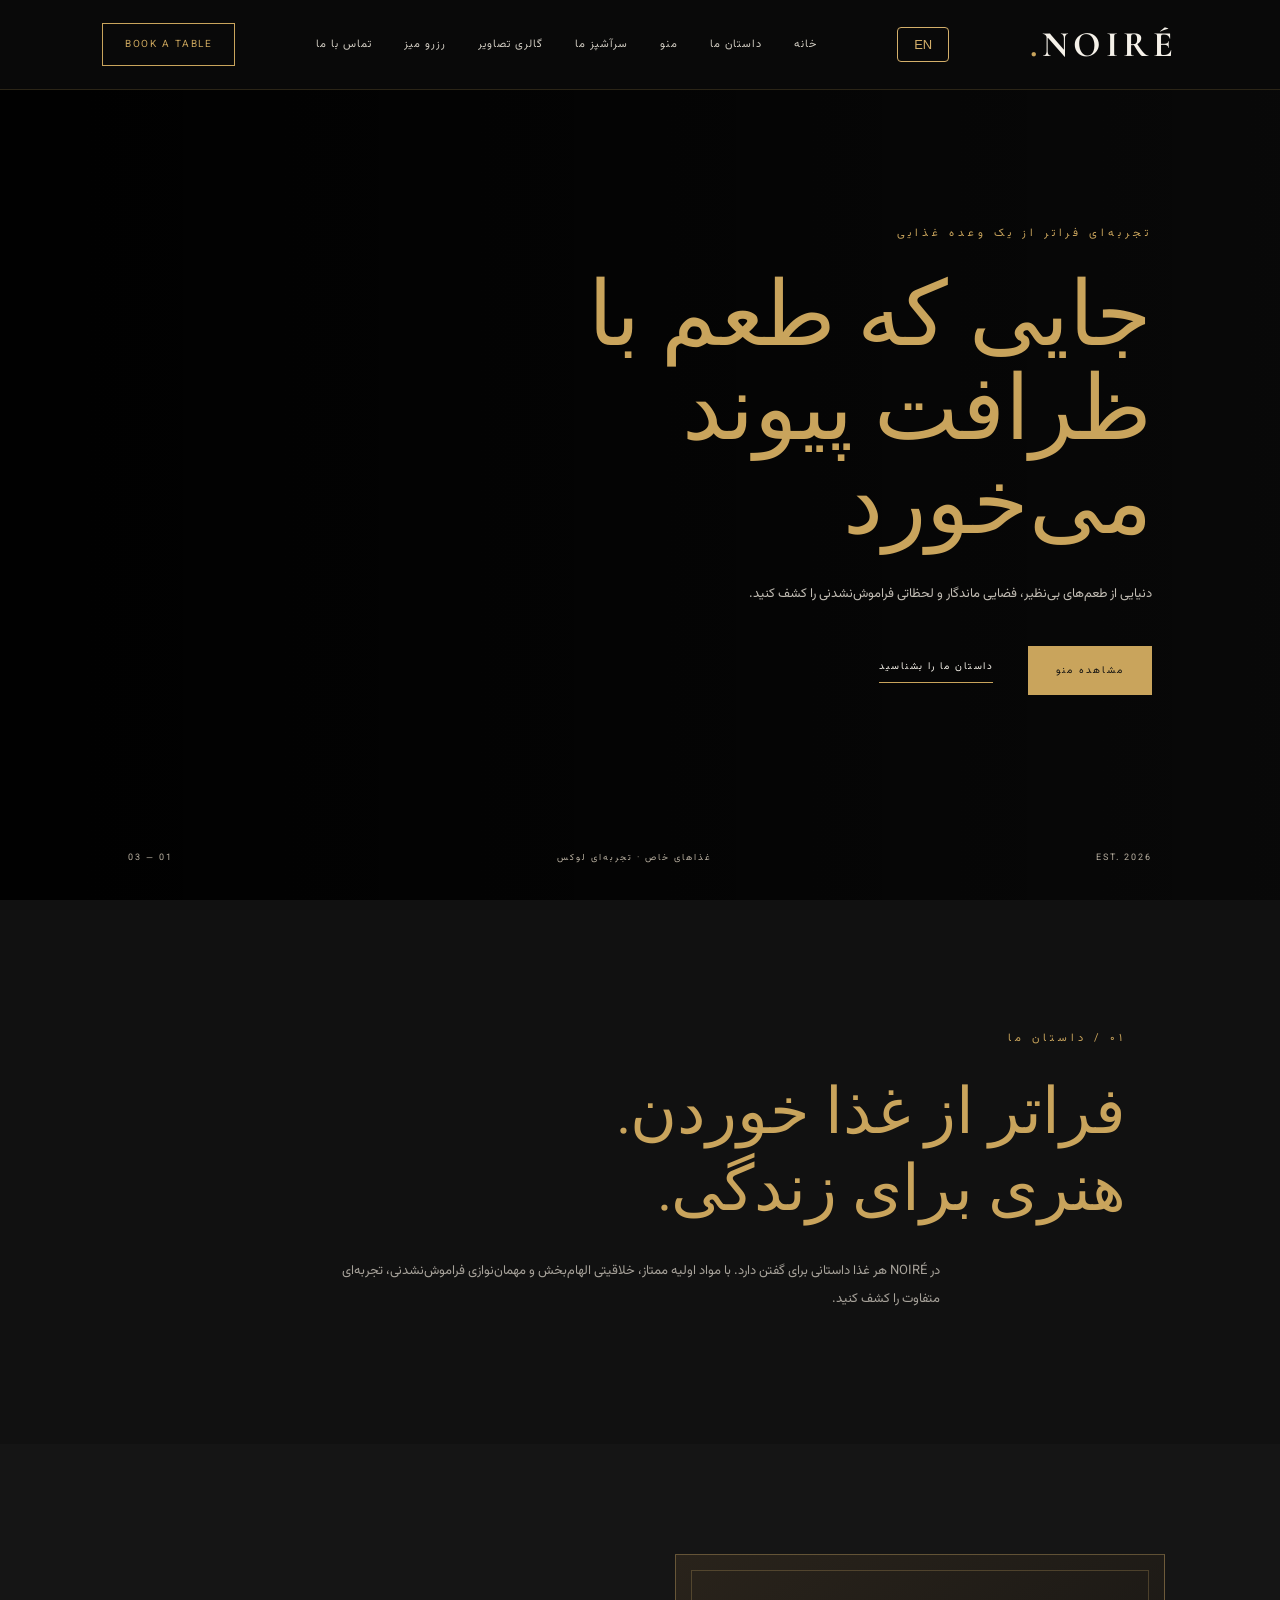
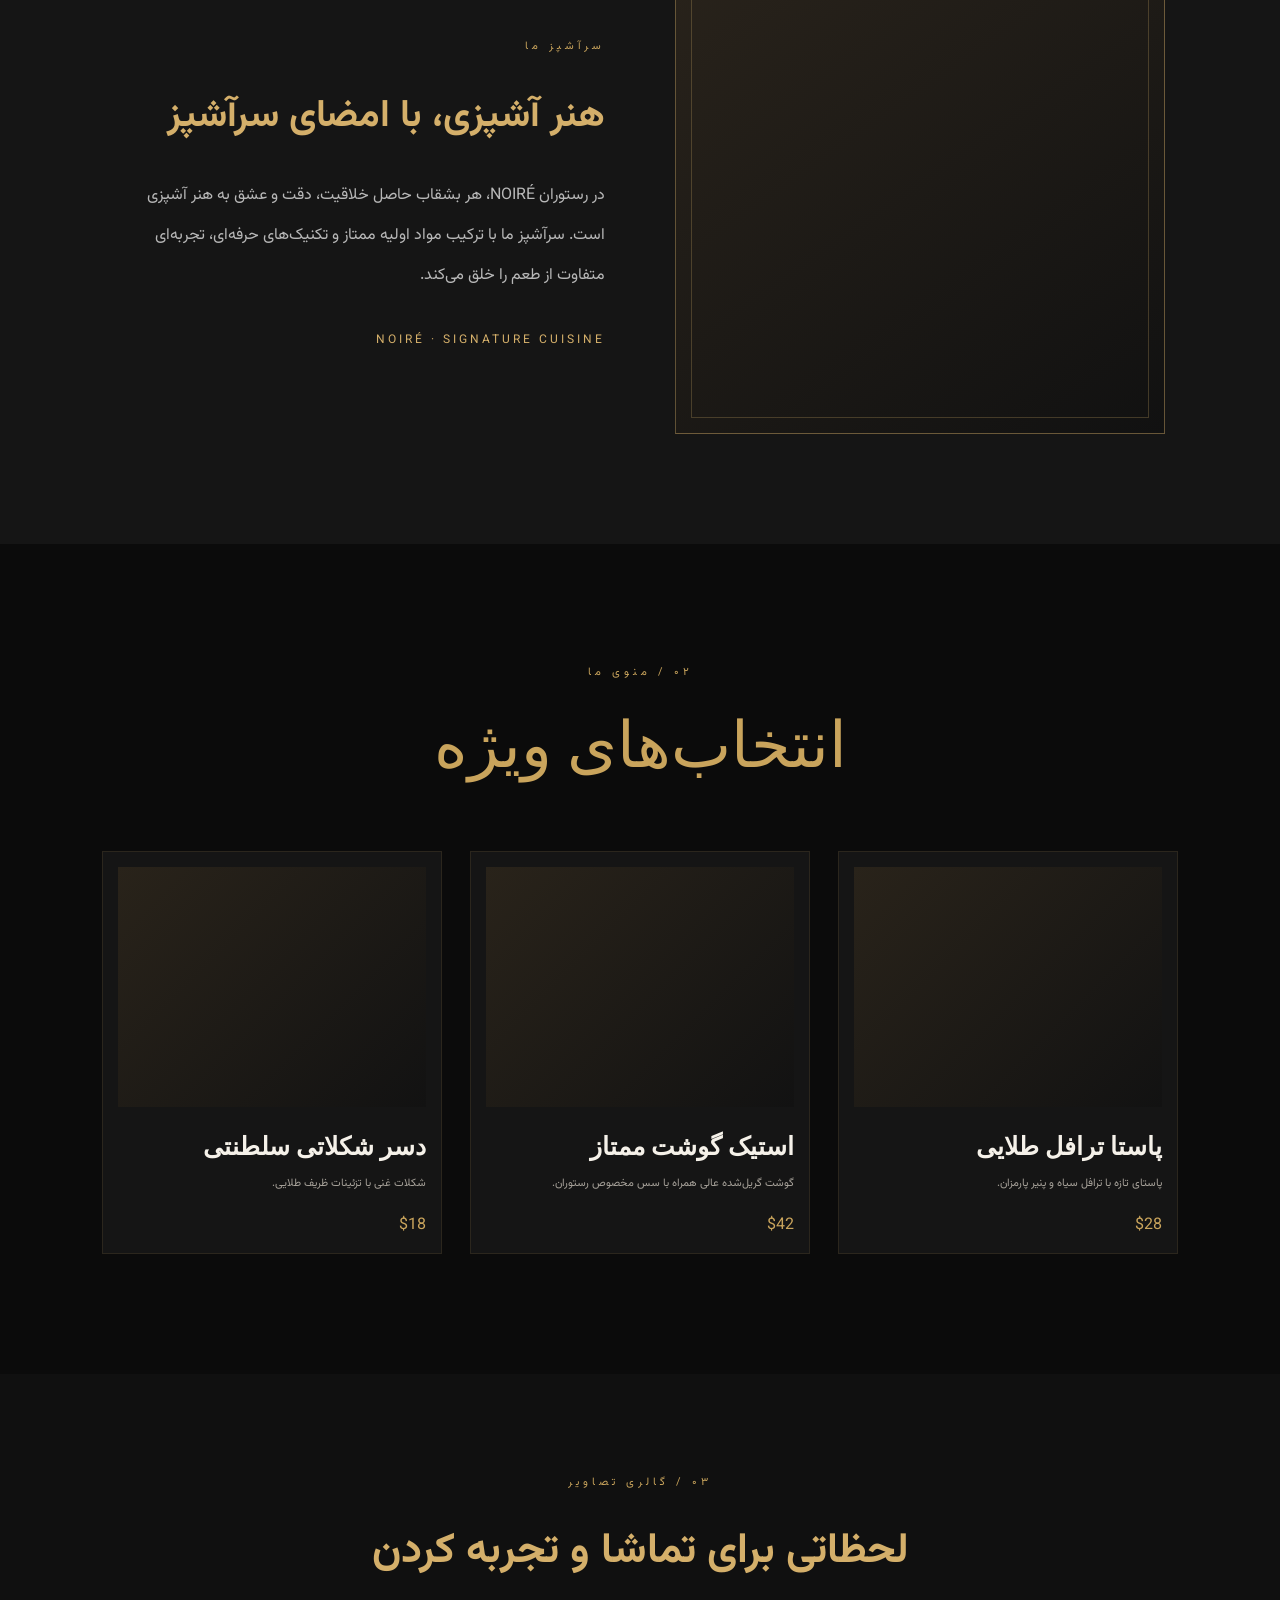
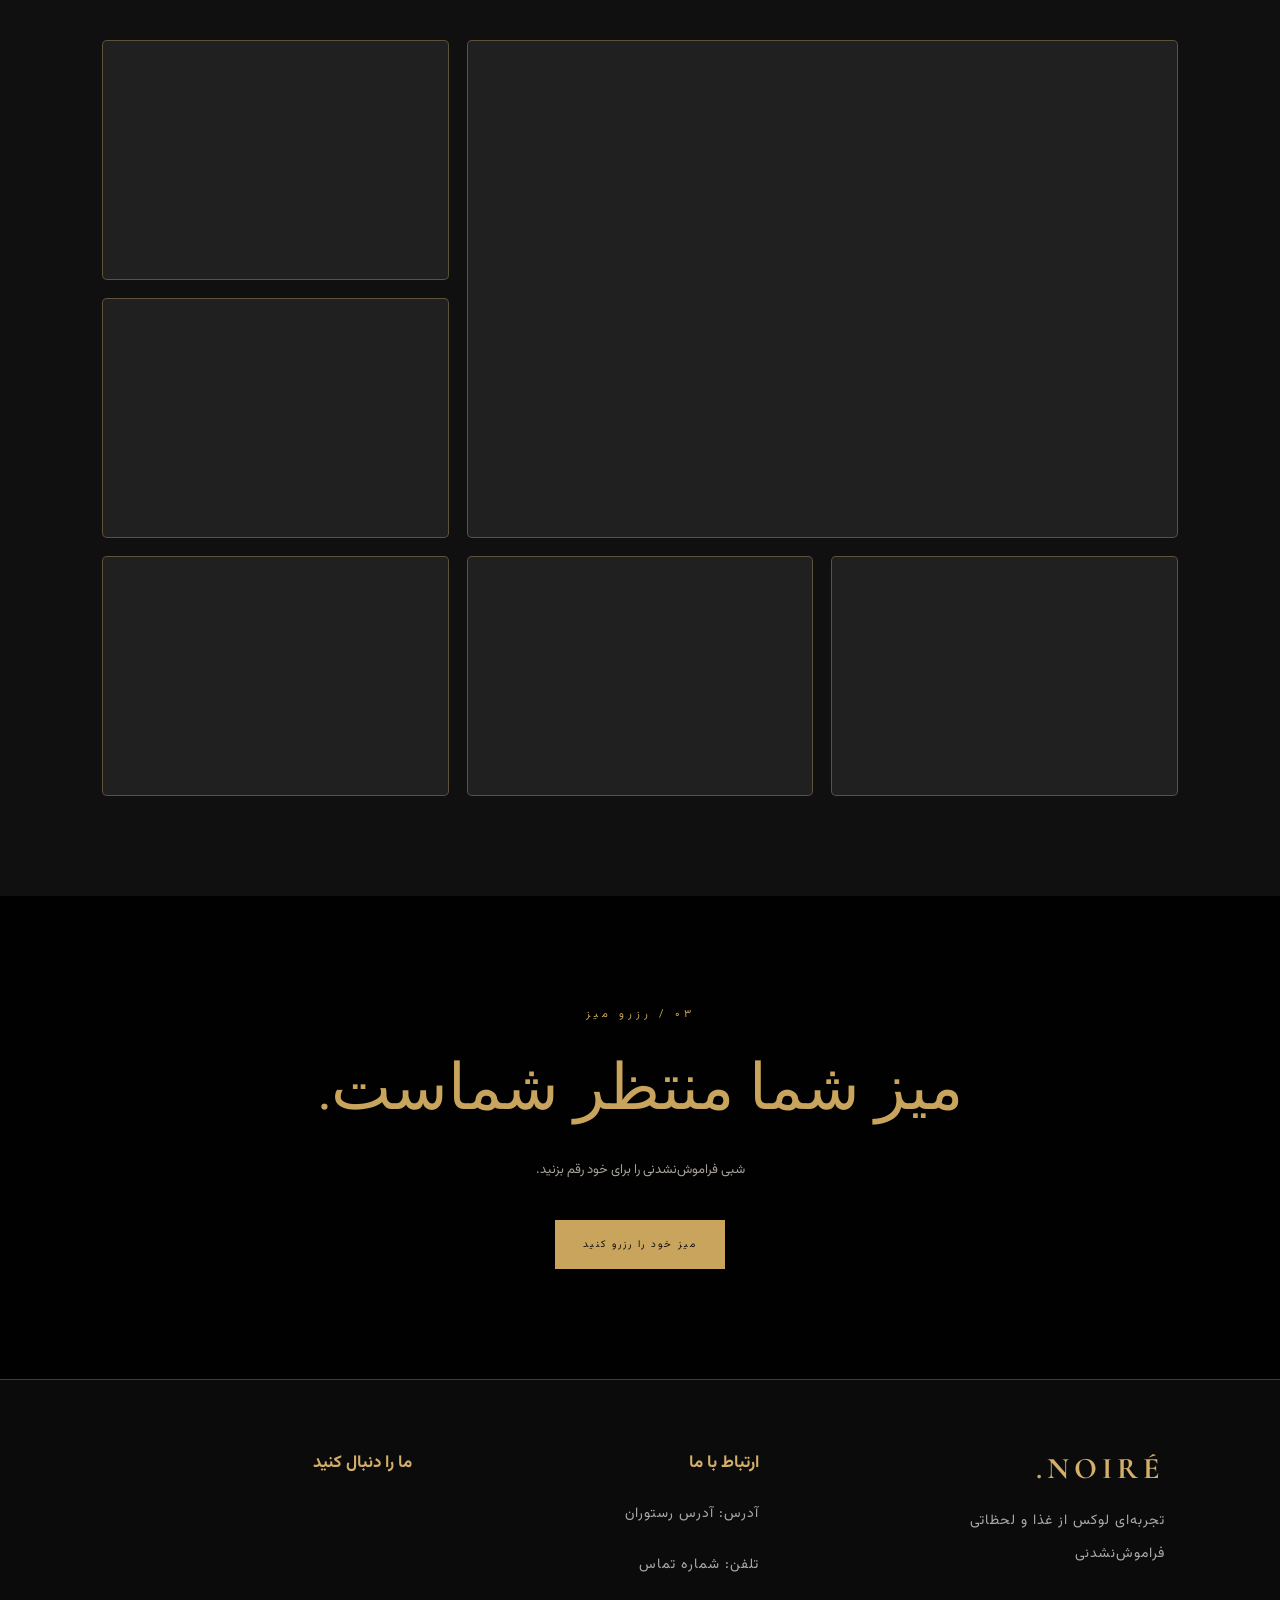
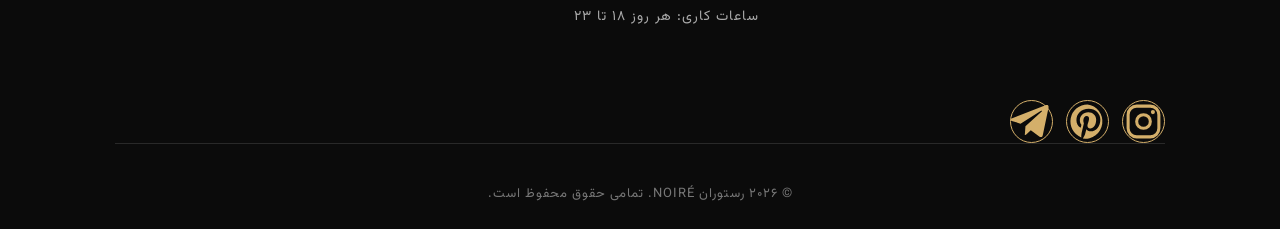
==== index.html @ 704a32b3 "Update index.html" ====
<!DOCTYPE html>
<html lang="fa" dir="rtl">
<head>
    <meta charset="UTF-8">
    <meta name="viewport" content="width=device-width, initial-scale=1.0">
    <meta name="description" content="NOIRÉ - An unforgettable luxury dining experience.">
    <title>NOIRÉ | Luxury Restaurant</title>

    <link rel="stylesheet" href="style.css">
    <link href="https://fonts.googleapis.com/css2?family=Vazirmatn:wght@100..900&display=swap" rel="stylesheet">
    <link rel="preconnect" href="https://fonts.googleapis.com">
    <link rel="preconnect" href="https://fonts.gstatic.com" crossorigin>
    <link href="https://fonts.googleapis.com/css2?family=Cormorant+Garamond:wght@400;500;600;700&family=Montserrat:wght@300;400;500;600&display=swap" rel="stylesheet">
</head>
<body>

    <header class="header">
       
    <a href="#" class="logo">NOIRÉ<span>.</span></a>
        <button id="languageToggle" class="language-btn" onclick="toggleLanguage()">
    EN
</button>

     
<nav class="navbar">
    <a href="#home" data-fa="خانه" data-en="Home">خانه</a>
    <a href="#about" data-fa="داستان ما" data-en="Our Story">داستان ما</a>
    <a href="#menu" data-fa="منو" data-en="Menu">منو</a>
    <a href="#chef" data-fa="سرآشپز ما" data-en="Our Chef">سرآشپز ما</a>
    <a href="#gallery" data-fa="گالری تصاویر" data-en="Gallery">گالری تصاویر</a>
    <a href="#reservation" data-fa="رزرو میز" data-en="Reservation">رزرو میز</a>
    <a href="#contact" data-fa="تماس با ما" data-en="Contact">تماس با ما</a>
</nav>

        <a href="#reservation" class="header-btn">BOOK A TABLE</a>
    </header>

    <main>
      
<section class="hero" id="home">
    <div class="hero-content">
        <p class="eyebrow"
           data-fa="تجربه‌ای فراتر از یک وعده غذایی"
           data-en="AN EXTRAORDINARY DINING EXPERIENCE">
            تجربه‌ای فراتر از یک وعده غذایی
        </p>

        <h1>
            <span data-fa="جایی که طعم با" data-en="Where Taste Meets">جایی که طعم با</span>
            <span data-fa="ظرافت" data-en="Elegance">ظرافت</span>
            <span data-fa="پیوند می‌خورد" data-en="">پیوند می‌خورد</span>
        </h1>

        <p class="hero-description"
           data-fa="دنیایی از طعم‌های بی‌نظیر، فضایی ماندگار و لحظاتی فراموش‌نشدنی را کشف کنید."
           data-en="Discover a world of exquisite flavors, timeless atmosphere and unforgettable moments.">
            دنیایی از طعم‌های بی‌نظیر، فضایی ماندگار و لحظاتی فراموش‌نشدنی را کشف کنید.
        </p>

        <div class="hero-buttons">
            <a href="#menu" class="primary-btn"
               data-fa="مشاهده منو" data-en="EXPLORE MENU">مشاهده منو</a>

            <a href="#about" class="text-btn"
               data-fa="داستان ما را بشناسید" data-en="DISCOVER OUR STORY">داستان ما را بشناسید</a>
        </div>
    </div>

    <div class="hero-bottom">
        <span>EST. 2026</span>
        <span data-fa="غذاهای خاص · تجربه‌ای لوکس"
              data-en="FINE DINING · SIGNATURE CUISINE">غذاهای خاص · تجربه‌ای لوکس</span>
        <span>01 — 03</span>
    </div>
</section>


      
<section class="about" id="about">
    <div class="section-label"
         data-fa="۰۱ / داستان ما"
         data-en="01 / OUR STORY">۰۱ / داستان ما</div>

    <h2>
        <span data-fa="فراتر از غذا خوردن." data-en="More Than Dining.">فراتر از غذا خوردن.</span>
        <br>
        <span data-fa="هنری برای زندگی." data-en="An Art of Living.">هنری برای زندگی.</span>
    </h2>

    <p
        data-fa="در NOIRÉ هر غذا داستانی برای گفتن دارد. با مواد اولیه ممتاز، خلاقیتی الهام‌بخش و مهمان‌نوازی فراموش‌نشدنی، تجربه‌ای متفاوت را کشف کنید."
        data-en="At NOIRÉ, every dish tells a story. Experience exceptional ingredients, inspired creativity and unforgettable hospitality.">
        در NOIRÉ هر غذا داستانی برای گفتن دارد. با مواد اولیه ممتاز، خلاقیتی الهام‌بخش و مهمان‌نوازی فراموش‌نشدنی، تجربه‌ای متفاوت را کشف کنید.
    </p>
</section>

<section class="chef" id="chef">

    <div class="chef-image">
        <div class="chef-image-overlay"></div>
    </div>

    <div class="chef-content">

        <div class="section-label"
             data-fa="سرآشپز ما"
             data-en="OUR CHEF">
            سرآشپز ما
        </div>

        <h2>
            <span data-fa="هنر آشپزی،"
                  data-en="The Art of Cooking,">
                هنر آشپزی،
            </span>
            <span data-fa="با امضای سرآشپز"
                  data-en="Signed by Our Chef">
                با امضای سرآشپز
            </span>
        </h2>

        <p data-fa="در رستوران NOIRÉ، هر بشقاب حاصل خلاقیت، دقت و عشق به هنر آشپزی است. سرآشپز ما با ترکیب مواد اولیه ممتاز و تکنیک‌های حرفه‌ای، تجربه‌ای متفاوت از طعم را خلق می‌کند."
           data-en="At NOIRÉ, every plate is a creation of passion, precision and culinary artistry. Our chef combines exceptional ingredients with refined techniques to create an unforgettable dining experience.">
            در رستوران NOIRÉ، هر بشقاب حاصل خلاقیت، دقت و عشق به هنر آشپزی است. سرآشپز ما با ترکیب مواد اولیه ممتاز و تکنیک‌های حرفه‌ای، تجربه‌ای متفاوت از طعم را خلق می‌کند.
        </p>

        <div class="chef-signature">NOIRÉ · SIGNATURE CUISINE</div>

    </div>

</section>
       
<section class="menu" id="menu">
    <div class="section-label"
         data-fa="۰۲ / منوی ما"
         data-en="02 / OUR MENU">۰۲ / منوی ما</div>

    <h2>
        <span data-fa="انتخاب‌های" data-en="Signature">انتخاب‌های</span>
        <span data-fa="ویژه" data-en="Selections">ویژه</span>
    </h2>

    <div class="menu-grid">
        <article class="menu-card">
            <div class="menu-image"></div>
            <h3 data-fa="پاستا ترافل طلایی" data-en="Golden Truffle Pasta">پاستا ترافل طلایی</h3>
            <p data-fa="پاستای تازه با ترافل سیاه و پنیر پارمزان." data-en="Fresh pasta, black truffle and parmesan.">پاستای تازه با ترافل سیاه و پنیر پارمزان.</p>
            <span>$28</span>
        </article>

        <article class="menu-card">
            <div class="menu-image"></div>
            <h3 data-fa="استیک گوشت ممتاز" data-en="Premium Beef Steak">استیک گوشت ممتاز</h3>
            <p data-fa="گوشت گریل‌شده عالی همراه با سس مخصوص رستوران." data-en="Perfectly grilled beef with signature sauce.">گوشت گریل‌شده عالی همراه با سس مخصوص رستوران.</p>
            <span>$42</span>
        </article>

        <article class="menu-card">
            <div class="menu-image"></div>
            <h3 data-fa="دسر شکلاتی سلطنتی" data-en="Royal Chocolate Dessert">دسر شکلاتی سلطنتی</h3>
            <p data-fa="شکلات غنی با تزئینات ظریف طلایی." data-en="Rich chocolate with delicate golden touches.">شکلات غنی با تزئینات ظریف طلایی.</p>
            <span>$18</span>
        </article>
    </div>
</section>


        <section class="gallery" id="gallery">

    <div class="section-label"
         data-fa="۰۳ / گالری تصاویر"
         data-en="03 / OUR GALLERY">
        ۰۳ / گالری تصاویر
    </div>

    <h2>
        <span data-fa="لحظاتی برای تماشا"
              data-en="Moments Worth">
            لحظاتی برای تماشا
        </span>
        <span data-fa="و تجربه کردن"
              data-en="Experiencing">
            و تجربه کردن
        </span>
    </h2>

    <div class="gallery-grid">
        <div class="gallery-item gallery-item-large"></div>
        <div class="gallery-item"></div>
        <div class="gallery-item"></div>
        <div class="gallery-item"></div>
        <div class="gallery-item"></div>
        <div class="gallery-item"></div>
    </div>

</section>
       
<section class="reservation" id="reservation">
    <p class="section-label"
       data-fa="۰۳ / رزرو میز"
       data-en="03 / RESERVATIONS">۰۳ / رزرو میز</p>

    <h2>
        <span data-fa="میز شما" data-en="Your Table">میز شما</span>
        <span data-fa="منتظر شماست." data-en="Awaits.">منتظر شماست.</span>
    </h2>

    <p data-fa="شبی فراموش‌نشدنی را برای خود رقم بزنید."
       data-en="Make your next evening truly unforgettable.">
        شبی فراموش‌نشدنی را برای خود رقم بزنید.
    </p>

   <a href="reservation.html" class="primary-btn"
       data-fa="میز خود را رزرو کنید"
       data-en="RESERVE YOUR TABLE">میز خود را رزرو کنید</a>
</section>

    </main>

    

<footer id="contact" class="site-footer">

    <div class="footer-content">

        <div class="footer-brand">
            <a href="#" class="logo">NOIRÉ<span>.</span></a>

            <p data-fa="تجربه‌ای لوکس از غذا و لحظاتی فراموش‌نشدنی"
               data-en="Luxury Dining · Exceptional Moments">
                تجربه‌ای لوکس از غذا و لحظاتی فراموش‌نشدنی
            </p>
        </div>

        <div class="footer-contact">
            <h3 data-fa="ارتباط با ما" data-en="Contact Us">ارتباط با ما</h3>

            <p data-fa="آدرس: آدرس رستوران"
               data-en="Address: Restaurant Address">آدرس: آدرس رستوران</p>

            <p data-fa="تلفن: شماره تماس"
               data-en="Phone: Phone Number">تلفن: شماره تماس</p>

            <p data-fa="ساعات کاری: هر روز ۱۸ تا ۲۳"
               data-en="Opening Hours: Daily 6 PM – 11 PM">
                ساعات کاری: هر روز ۱۸ تا ۲۳
            </p>
        </div>

        <div class="footer-social">
            <h3 data-fa="ما را دنبال کنید"
                data-en="Follow Us">ما را دنبال کنید</h3>

        </div>

    </div>

<div class="social-icons">
    <a href="#" target="_blank" aria-label="Instagram">
        <svg viewBox="0 0 24 24" aria-hidden="true">
            <rect x="3" y="3" width="18" height="18" rx="5" fill="none" stroke="currentColor" stroke-width="1.8"/>
            <circle cx="12" cy="12" r="4" fill="none" stroke="currentColor" stroke-width="1.8"/>
            <circle cx="17.5" cy="6.5" r="1.2" fill="currentColor"/>
        </svg>
    </a>

    <a href="#" target="_blank" aria-label="Pinterest">
        <svg viewBox="0 0 24 24" aria-hidden="true">
            <path fill="currentColor" d="M12 2a10 10 0 0 0-3.64 19.31c-.02-.78 0-1.72.19-2.57l1.34-5.68s-.33-.65-.33-1.61c0-1.51.88-2.64 1.97-2.64.93 0 1.38.7 1.38 1.55 0 .95-.61 2.38-.92 3.7-.26 1.1.55 2 1.63 2 1.95 0 3.45-2.06 3.45-5.03 0-2.63-1.89-4.47-4.59-4.47-3.12 0-4.96 2.34-4.96 4.75 0 .94.36 1.95.82 2.5.09.11.1.2.07.31l-.3 1.22c-.05.2-.16.24-.37.14-1.37-.64-2.22-2.64-2.22-4.25 0-3.46 2.51-6.64 7.24-6.64 3.8 0 6.76 2.71 6.76 6.33 0 3.78-2.38 6.83-5.68 6.83-1.11 0-2.15-.58-2.51-1.27l-.69 2.62c-.25.96-.93 2.16-1.38 2.89A10 10 0 1 0 12 2z"/>
        </svg>
    </a>

    <a href="#" target="_blank" aria-label="Telegram">
        <svg viewBox="0 0 24 24" aria-hidden="true">
            <path fill="currentColor" d="M21.9 4.2 18.6 20c-.25 1.12-.92 1.4-1.86.87l-5.15-3.8-2.49 2.4c-.27.27-.5.5-1.02.5l.37-5.24 9.54-8.62c.41-.37-.09-.57-.64-.2L5.56 13.25.48 11.66c-1.1-.35-1.12-1.1.23-1.63L20.57 2.4c.91-.33 1.7.22 1.33 1.8z"/>
        </svg>
    </a>
</div>

    <div class="footer-bottom">
        <p data-fa="© ۲۰۲۶ رستوران NOIRÉ. تمامی حقوق محفوظ است."
           data-en="© 2026 NOIRÉ Restaurant. All Rights Reserved.">
            © ۲۰۲۶ رستوران NOIRÉ. تمامی حقوق محفوظ است.
        </p>
    </div>

</footer>


    <script src="script.js"></script>
</body>
</html>
---- style.css ----
* {
    margin: 0;
    padding: 0;
    box-sizing: border-box;
    scroll-behavior: smooth;
}

:root {
    --black: #0b0b0b;
    --dark: #111111;
    --gold: #c9a45c;
    --light-gold: #e6c987;
    --white: #f5f1e9;
    --gray: #a7a29a;
}

body {
    background: var(--black);
    color: var(--white);
    font-family: 'Montserrat', sans-serif;
    overflow-x: hidden;
}

a {
    text-decoration: none;
    color: inherit;
}

.header {
    width: 100%;
    height: 90px;
    padding: 0 8%;
    display: flex;
    align-items: center;
    justify-content: space-between;
    background: rgba(10, 10, 10, 0.96);
    border-bottom: 1px solid rgba(201, 164, 92, 0.18);
    position: absolute;
    top: 0;
    z-index: 10;
}

.logo {
    font-family: 'Cormorant Garamond', serif;
    font-size: 36px;
    font-weight: 700;
    letter-spacing: 5px;
}

.logo span {
    color: var(--gold);
}

.navbar {
    display: flex;
    gap: 32px;
}

.navbar a {
    font-size: 11px;
    letter-spacing: 1px;
    color: #d0cbc1;
    transition: 0.3s;
}

.navbar a:hover {
    color: var(--gold);
}

.header-btn {
    border: 1px solid var(--gold);
    padding: 13px 22px;
    font-size: 10px;
    letter-spacing: 1.5px;
    color: var(--gold);
    transition: 0.4s;
}

.header-btn:hover {
    background: var(--gold);
    color: var(--black);
}

.hero {
    min-height: 100vh;
    position: relative;
    display: flex;
    align-items: center;
    padding: 120px 10% 100px;
    background:
        linear-gradient(90deg, rgba(0,0,0,0.95), rgba(0,0,0,0.65), rgba(0,0,0,0.25)),
        url('https://images.unsplash.com/photo-1414235077428-338989a2e8c0?auto=format&fit=crop&w=2000&q=85') center/cover no-repeat;
}

.hero-content {
    max-width: 700px;
    animation: fadeUp 1.2s ease forwards;
}

.eyebrow,
.section-label {
    color: var(--gold);
    font-size: 11px;
    letter-spacing: 4px;
    margin-bottom: 28px;
}

.hero h1 {
    font-family: 'Cormorant Garamond', serif;
    font-size: clamp(55px, 7vw, 100px);
    line-height: 1.05;
    font-weight: 500;
    margin-bottom: 28px;
}

.hero h1 span,
.about h2 span,
.menu h2 span,
.reservation h2 span {
    color: var(--gold);
}

.hero-description {
    max-width: 460px;
    color: #c1bcb3;
    font-size: 13px;
    line-height: 2.2;
    margin-bottom: 38px;
}

.hero-buttons {
    display: flex;
    align-items: center;
    gap: 35px;
}

.primary-btn {
    display: inline-block;
    background: var(--gold);
    color: #111;
    padding: 17px 28px;
    font-size: 10px;
    letter-spacing: 2px;
    transition: 0.4s;
}

.primary-btn:hover {
    background: var(--light-gold);
    transform: translateY(-4px);
    box-shadow: 0 10px 35px rgba(201,164,92,0.2);
}

.text-btn {
    color: var(--white);
    font-size: 10px;
    letter-spacing: 1.5px;
    border-bottom: 1px solid var(--gold);
    padding-bottom: 8px;
}

.hero-bottom {
    position: absolute;
    bottom: 35px;
    left: 10%;
    right: 10%;
    display: flex;
    justify-content: space-between;
    color: #b9b0a1;
    font-size: 9px;
    letter-spacing: 2px;
}

.about {
    padding: 130px 12%;
    text-align: center;
    background: var(--dark);
}

.about h2,
.menu h2,
.reservation h2 {
    font-family: 'Cormorant Garamond', serif;
    font-size: clamp(42px, 5vw, 65px);
    font-weight: 500;
    line-height: 1.2;
    margin-bottom: 28px;
}

.about p,
.reservation > p:not(.section-label) {
    max-width: 600px;
    margin: auto;
    color: var(--gray);
    font-size: 13px;
    line-height: 2.2;
}

.menu {
    padding: 120px 8%;
    text-align: center;
}

.menu-grid {
    display: grid;
    grid-template-columns: repeat(3, 1fr);
    gap: 28px;
    margin-top: 65px;
    text-align: left;
}

.menu-card {
    background: #151515;
    padding: 15px;
    border: 1px solid rgba(201,164,92,0.12);
    transition: 0.4s;
}

.menu-card:hover {
    transform: translateY(-10px);
    border-color: var(--gold);
}

.menu-image {
    height: 240px;
    background: linear-gradient(135deg, #29231a, #121212);
    margin-bottom: 25px;
}

.menu-card h3 {
    font-family: 'Cormorant Garamond', serif;
    font-size: 25px;
    margin-bottom: 12px;
}

.menu-card p {
    color: var(--gray);
    font-size: 11px;
    line-height: 1.8;
    margin-bottom: 20px;
}

.menu-card span {
    color: var(--gold);
    font-size: 16px;
}

.reservation {
    padding: 110px 20px;
    text-align: center;
    background:
        linear-gradient(rgba(0,0,0,0.88), rgba(0,0,0,0.88)),
        url('https://images.unsplash.com/photo-1517248135467-4c7edcad34c4?auto=format&fit=crop&w=1800&q=85') center/cover;
}

.reservation .primary-btn {
    margin-top: 35px;
}

footer {
    background: #080808;
    border-top: 1px solid rgba(201,164,92,0.2);
    padding: 50px 20px;
    text-align: center;
}

footer p {
    color: var(--gray);
    font-size: 11px;
    margin-top: 18px;
    letter-spacing: 1px;
}

@keyframes fadeUp {
    from {
        opacity: 0;
        transform: translateY(35px);
    }
    to {
        opacity: 1;
        transform: translateY(0);
    }
}

@media (max-width: 900px) {
    .header {
        padding: 0 5%;
    }

    .navbar {
        gap: 15px;
    }

    .header-btn {
        display: none;
    }

    .menu-grid {
        grid-template-columns: repeat(2, 1fr);
    }
}

@media (max-width: 600px) {
    .header {
        height: auto;
        min-height: 80px;
        flex-wrap: wrap;
        padding: 18px 5%;
        gap: 18px;
    }

    .logo {
        font-size: 29px;
    }

    .navbar {
        width: 100%;
        justify-content: space-between;
        gap: 8px;
    }

    .navbar a {
        font-size: 9px;
    }

    .hero {
        min-height: 850px;
        padding: 150px 7% 110px;
    }

    .hero h1 {
        font-size: 58px;
    }

    .hero-buttons {
        align-items: flex-start;
        flex-direction: column;
        gap: 22px;
    }

    .hero-bottom {
        left: 7%;
        right: 7%;
        font-size: 7px;
    }

    .about,
    .menu {
        padding: 85px 7%;
    }

    .menu-grid {
        grid-template-columns: 1fr;
    }

    .menu-image {
        height: 260px;
    }
}

/* Persian language support */
html[lang="fa"] body {
    font-family: Tahoma, sans-serif;
}

html[dir="rtl"] .navbar {
    direction: rtl;
}

html[dir="rtl"] .about,
html[dir="rtl"] .menu-card {
    text-align: right;
}

html[dir="rtl"] .hero-content,
html[dir="rtl"] .reservation {
    direction: rtl;
}

/* Language button */
.language-btn {
    background: transparent;
    color: #d4af6a;
    border: 1px solid #d4af6a;
    padding: 9px 16px;
    border-radius: 4px;
    font-size: 13px;
    cursor: pointer;
    transition: 0.3s ease;
}

.language-btn:hover {
    background: #d4af6a;
    color: #111;
}
/* NOIRE IMAGE GALLERY */

.gallery {
    padding: 100px 8%;
    background: #101010;
    color: #fff;
    text-align: center;
}

.gallery h2 {
    font-size: 42px;
    color: #d4af6a;
    margin: 25px 0 55px;
}

.gallery-grid {
    display: grid;
    grid-template-columns: repeat(3, 1fr);
    grid-auto-rows: 240px;
    gap: 18px;
}

.gallery-item {
    border: 1px solid rgba(212, 175, 106, 0.35);
    border-radius: 5px;
    background: #202020;
    overflow: hidden;
}

.gallery-item-large {
    grid-column: span 2;
    grid-row: span 2;
}

@media (max-width: 700px) {
    .gallery {
        padding: 65px 5%;
    }

    .gallery h2 {
        font-size: 30px;
    }

    .gallery-grid {
        grid-template-columns: repeat(2, 1fr);
        grid-auto-rows: 170px;
        gap: 10px;
    }

    .gallery-item-large {
        grid-column: span 2;
        grid-row: span 1;
    }
}
/* CHEF SECTION */

.chef {
    display: grid;
    grid-template-columns: 1fr 1fr;
    align-items: center;
    gap: 70px;
    padding: 110px 9%;
    background: #151515;
    color: #fff;
}

.chef-image {
    min-height: 480px;
    position: relative;
    background: linear-gradient(145deg, #29231b, #111);
    border: 1px solid rgba(212,175,106,.4);
}

.chef-image-overlay {
    position: absolute;
    inset: 15px;
    border: 1px solid rgba(212,175,106,.25);
}

.chef-content {
    max-width: 550px;
}

.chef-content h2 {
    font-size: 38px;
    line-height: 1.8;
    color: #d4af6a;
    margin: 25px 0;
}

.chef-content p {
    color: #b8b8b8;
    font-size: 16px;
    line-height: 2.5;
}

.chef-signature {
    color: #d4af6a;
    letter-spacing: 3px;
    font-size: 12px;
    margin-top: 35px;
}

html[dir="rtl"] .chef {
    direction: rtl;
}

html[dir="rtl"] .chef-content {
    text-align: right;
}

@media(max-width: 700px) {
    .chef {
        grid-template-columns: 1fr;
        gap: 35px;
        padding: 70px 6%;
    }

    .chef-image {
        min-height: 350px;
    }

    .chef-content h2 {
        font-size: 29px;
    }
}
/* Persian Font - Vazirmatn */

html[lang="fa"] body {
    font-family: 'Vazirmatn', sans-serif;
}
/* LUXURY FOOTER */

.site-footer {
    background: #0b0b0b;
    color: #fff;
    padding: 70px 9% 25px;
    border-top: 1px solid rgba(212,175,106,.3);
}

.footer-content {
    display: grid;
    grid-template-columns: 1.2fr 1fr 1fr;
    gap: 50px;
    padding-bottom: 45px;
}

.footer-brand .logo {
    color: #d4af6a;
    font-size: 30px;
    text-decoration: none;
}

.footer-content h3 {
    color: #d4af6a;
    font-size: 17px;
    margin-bottom: 22px;
}

.footer-content p {
    color: #aaa;
    font-size: 14px;
    line-height: 2.4;
}

.footer-brand p {
    max-width: 280px;
}

.social-icons {
    display: flex;
    gap: 13px;
    margin-top: 20px;
}

.social-icons a {
    width: 43px;
    height: 43px;
    display: flex;
    align-items: center;
    justify-content: center;
    border: 1px solid #d4af6a;
    border-radius: 50%;
    color: #d4af6a;
    text-decoration: none;
    font-size: 13px;
    transition: .3s ease;
}

.social-icons a:hover {
    background: #d4af6a;
    color: #111;
    transform: translateY(-4px);
}

.footer-bottom {
    border-top: 1px solid #292929;
    padding-top: 22px;
    text-align: center;
}

.footer-bottom p {
    color: #777;
    font-size: 13px;
}

html[dir="rtl"] .footer-content {
    direction: rtl;
    text-align: right;
}

@media(max-width: 700px) {
    .footer-content {
        grid-template-columns: 1fr;
        gap: 30px;
    }

    .site-footer {
        padding: 50px 7% 20px;
    }
}
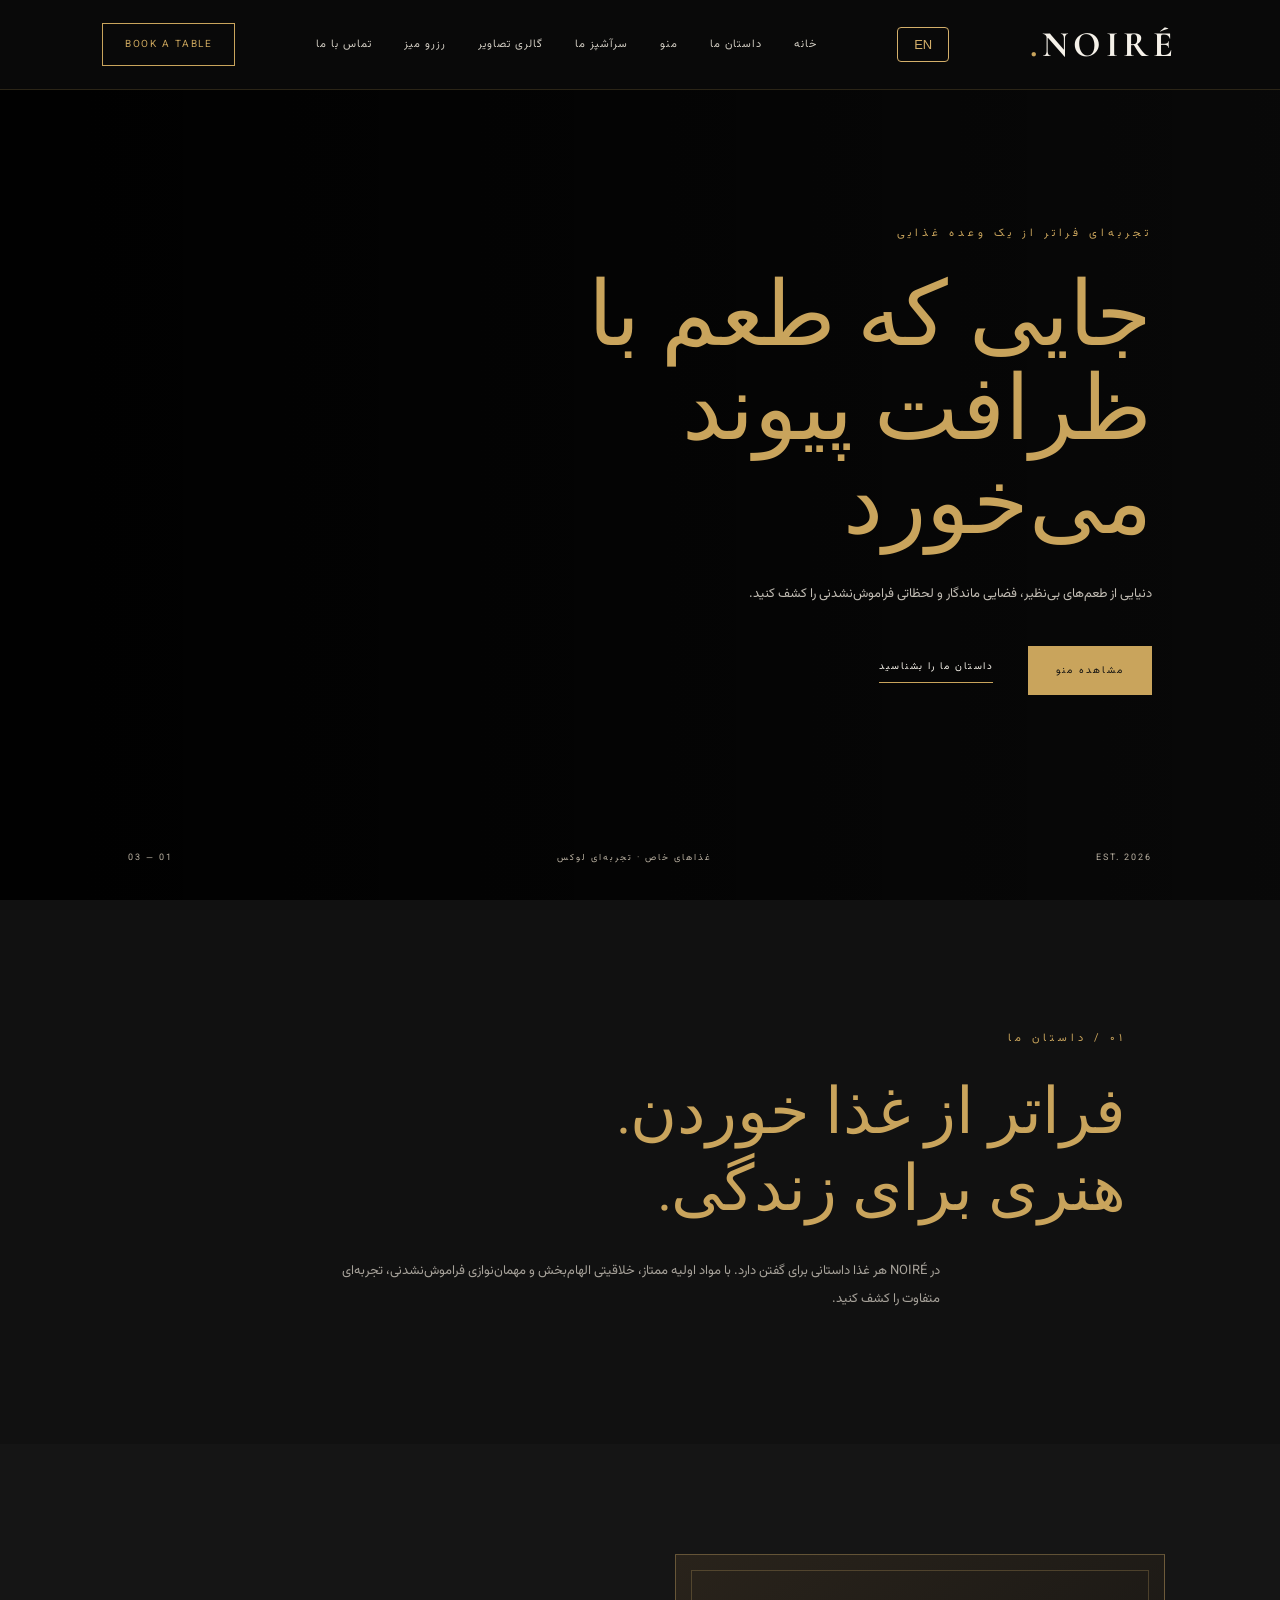
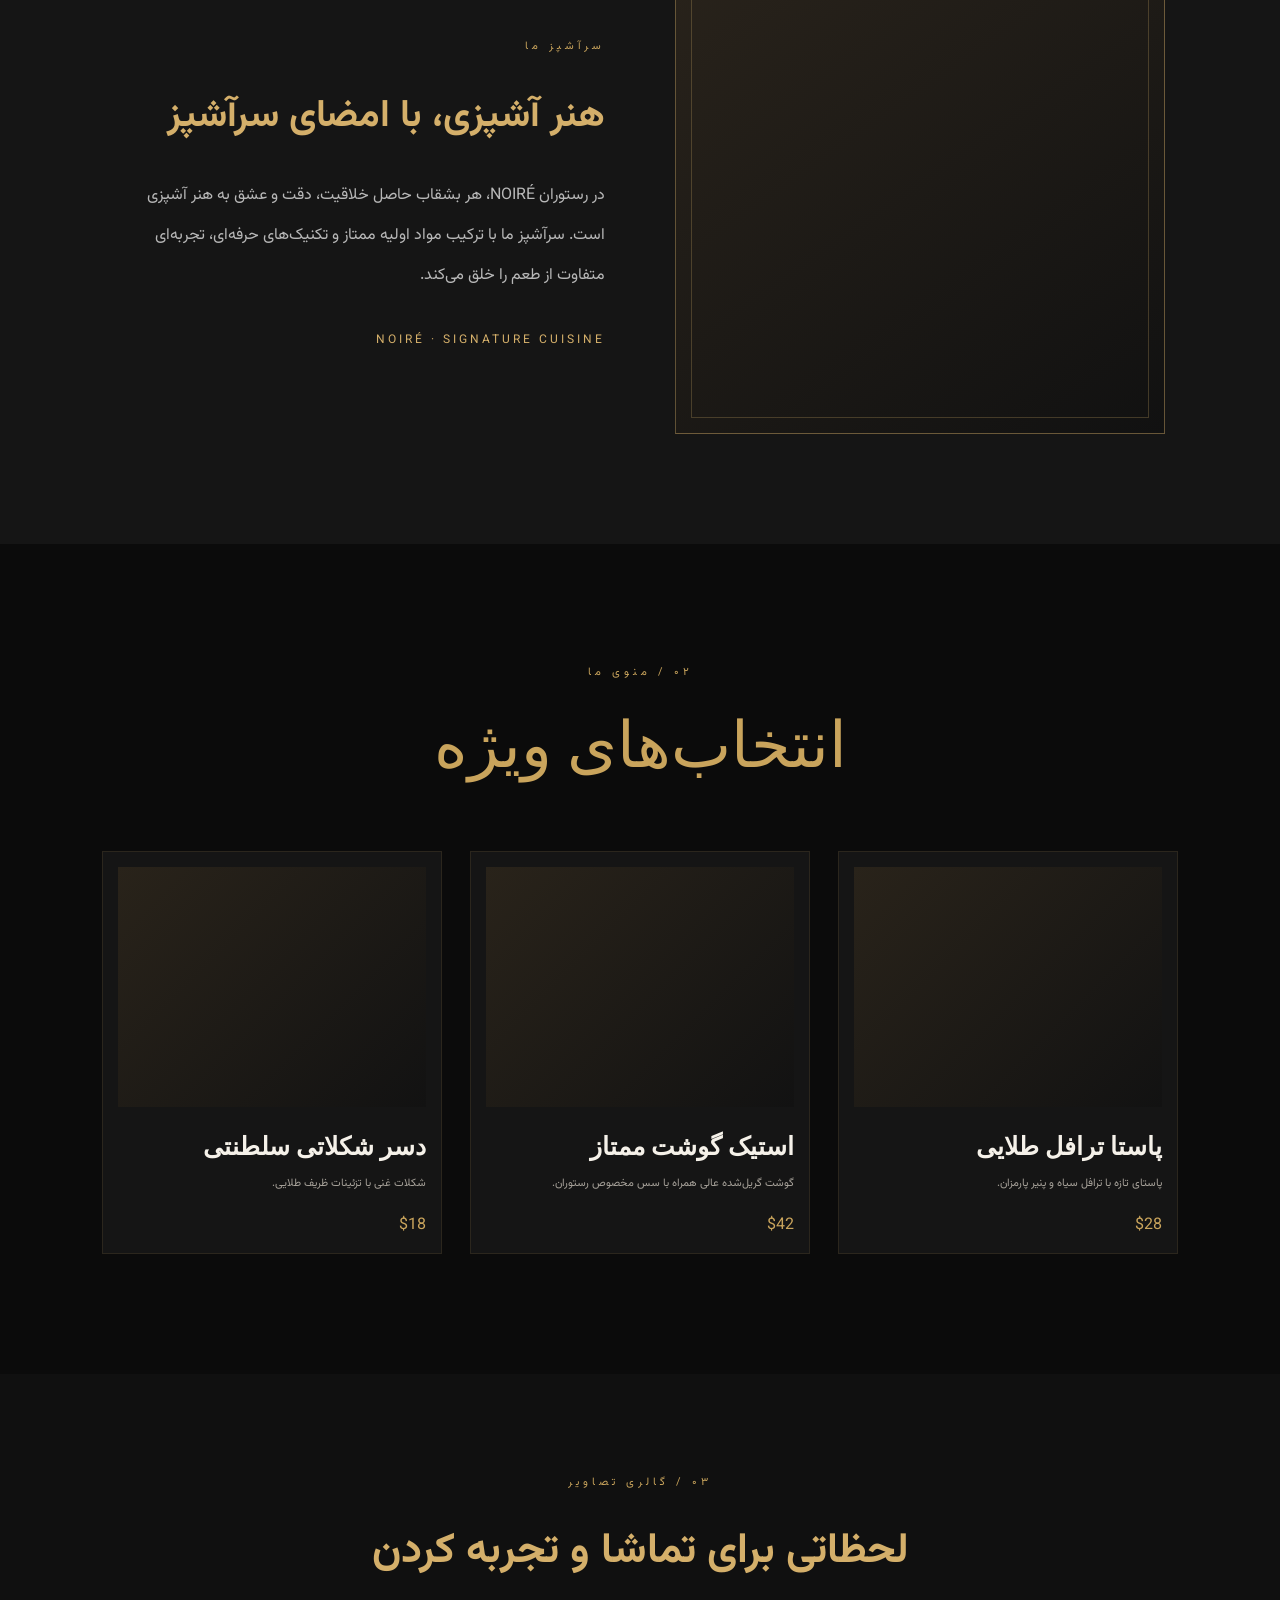
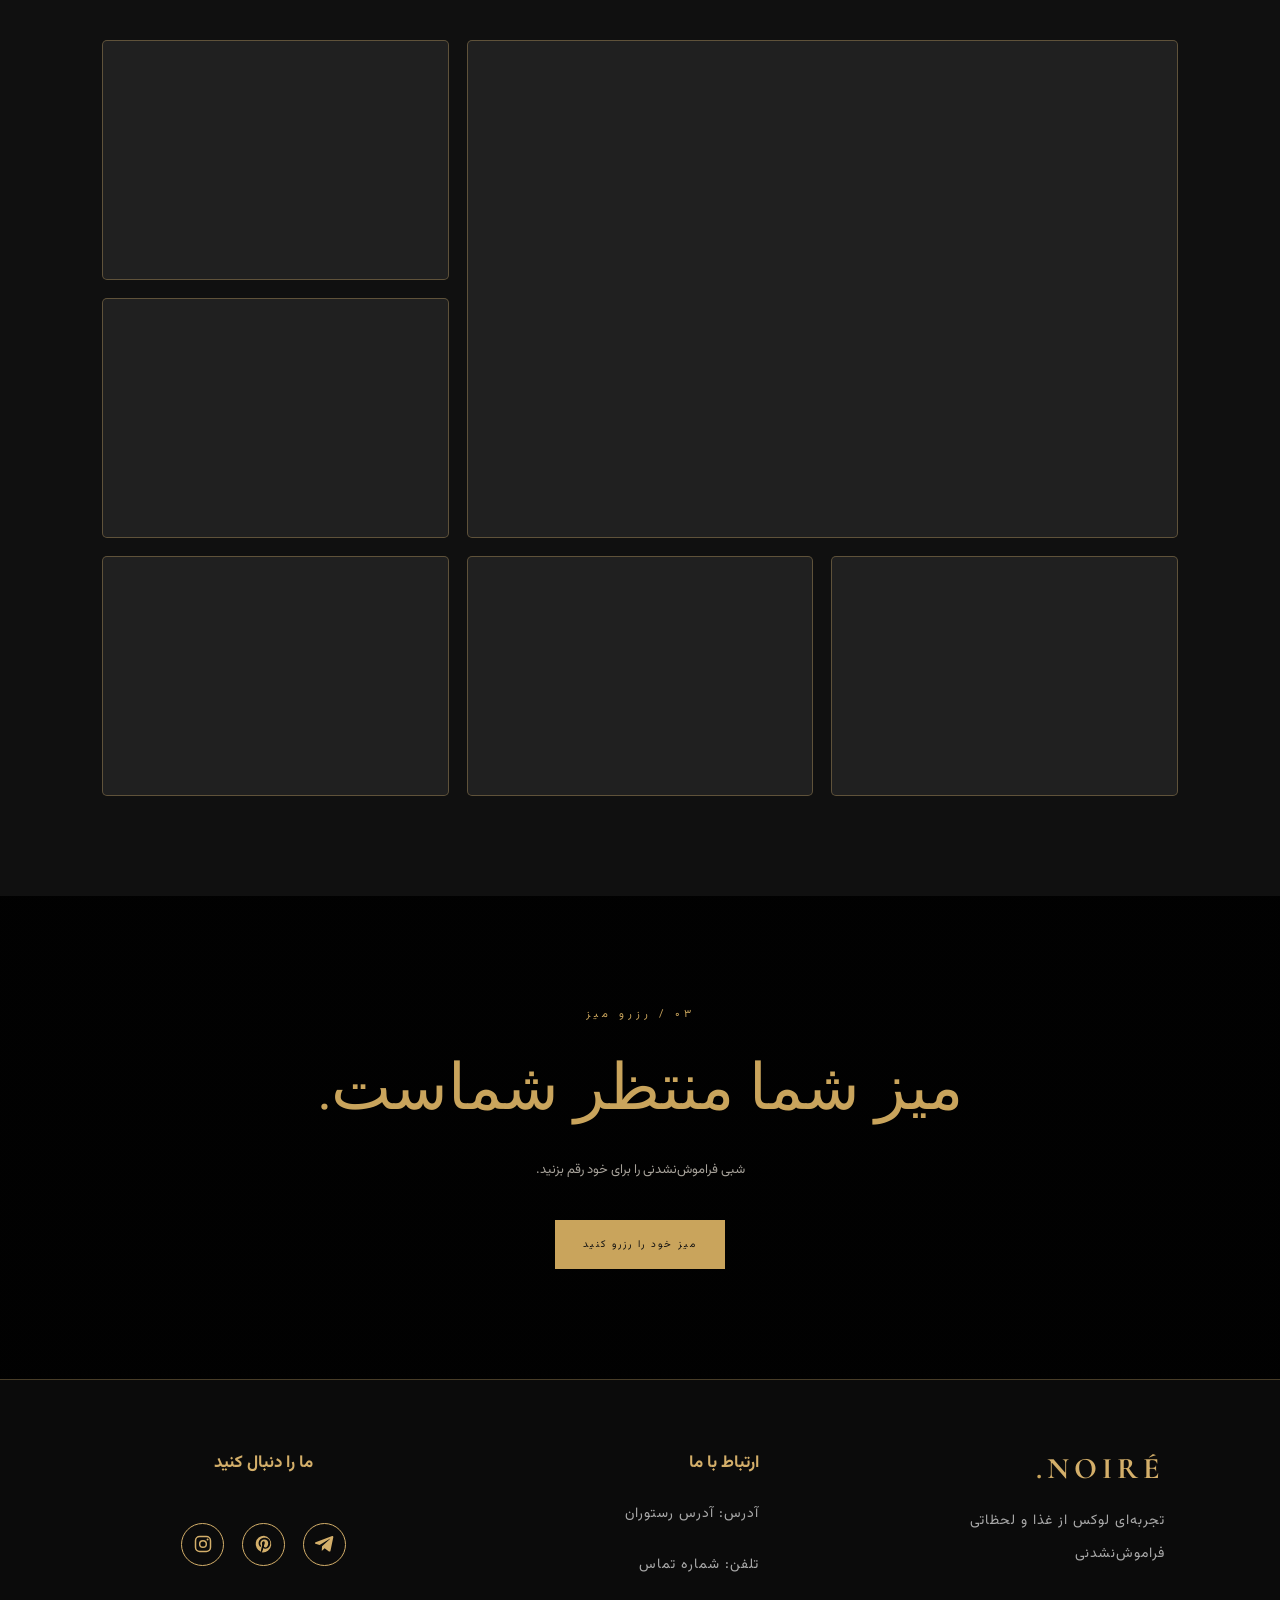
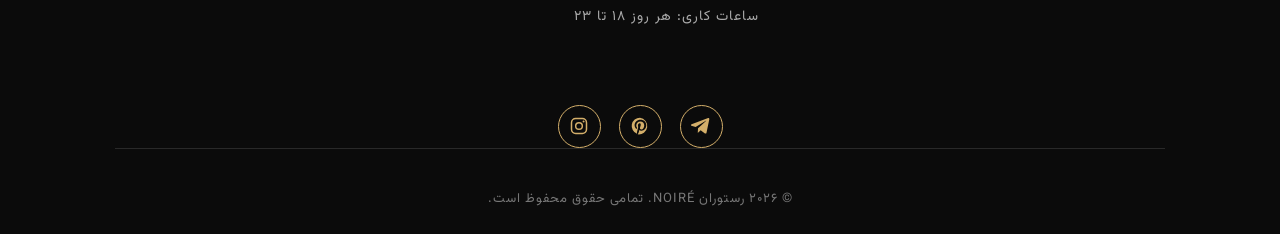
==== commit 90995983: "Update index.html" ====
--- a/index.html
+++ b/index.html
@@ -249,11 +249,31 @@
             </p>
         </div>
 
-        <div class="footer-social">
-            <h3 data-fa="ما را دنبال کنید"
-                data-en="Follow Us">ما را دنبال کنید</h3>
-
-        </div>
+        
+<div class="footer-social">
+    <h3 data-fa="ما را دنبال کنید"
+        data-en="Follow Us">ما را دنبال کنید</h3>
+
+    <div class="social-icons">
+        <a href="#" target="_blank" aria-label="Instagram">
+            <svg viewBox="0 0 24 24">
+                <rect x="3" y="3" width="18" height="18" rx="5" fill="none" stroke="currentColor" stroke-width="1.8"/>
+                <circle cx="12" cy="12" r="4" fill="none" stroke="currentColor" stroke-width="1.8"/>
+                <circle cx="17.5" cy="6.5" r="1.2" fill="currentColor"/>
+            </svg>
+        </a>
+        <a href="#" target="_blank" aria-label="Pinterest">
+            <svg viewBox="0 0 24 24">
+                <path fill="currentColor" d="M12 2a10 10 0 0 0-3.64 19.31c-.02-.78 0-1.72.19-2.57l1.34-5.68s-.33-.65-.33-1.61c0-1.51.88-2.64 1.97-2.64.93 0 1.38.7 1.38 1.55 0 .95-.61 2.38-.92 3.7-.26 1.1.55 2 1.63 2 1.95 0 3.45-2.06 3.45-5.03 0-2.63-1.89-4.47-4.59-4.47-3.12 0-4.96 2.34-4.96 4.75 0 .94.36 1.95.82 2.5.09.11.1.2.07.31l-.3 1.22c-.05.2-.16.24-.37.14-1.37-.64-2.22-2.64-2.22-4.25 0-3.46 2.51-6.64 7.24-6.64 3.8 0 6.76 2.71 6.76 6.33 0 3.78-2.38 6.83-5.68 6.83-1.11 0-2.15-.58-2.51-1.27l-.69 2.62c-.25.96-.93 2.16-1.38 2.89A10 10 0 1 0 12 2z"/>
+            </svg>
+        </a>
+        <a href="#" target="_blank" aria-label="Telegram">
+            <svg viewBox="0 0 24 24">
+                <path fill="currentColor" d="M21.9 4.2 18.6 20c-.25 1.12-.92 1.4-1.86.87l-5.15-3.8-2.49 2.4c-.27.27-.5.5-1.02.5l.37-5.24 9.54-8.62c.41-.37-.09-.57-.64-.2L5.56 13.25.48 11.66c-1.1-.35-1.12-1.1.23-1.63L20.57 2.4c.91-.33 1.7.22 1.33 1.8z"/>
+            </svg>
+        </a>
+    </div>
+</div>
 
     </div>
 
--- a/style.css
+++ b/style.css
@@ -564,10 +564,12 @@
 
 .social-icons {
     display: flex;
-    gap: 13px;
-    margin-top: 20px;
-}
-
+    justify-content: center;
+    align-items: center;
+    gap: 18px;
+    margin-top: 25px;
+    direction: ltr;
+}
 .social-icons a {
     width: 43px;
     height: 43px;
@@ -587,6 +589,15 @@
     color: #111;
     transform: translateY(-4px);
 }
+.social-icons a svg {
+    width: 20px;
+    height: 20px;
+    display: block;
+}
+
+.social-icons a {
+    flex-shrink: 0;
+}
 
 .footer-bottom {
     border-top: 1px solid #292929;
@@ -614,3 +625,29 @@
         padding: 50px 7% 20px;
     }
 }
+.footer-social {
+    text-align: center !important;
+}
+
+.footer-social .social-icons {
+    display: flex;
+    justify-content: center !important;
+    align-items: center;
+    width: 100%;
+    direction: ltr;
+    margin: 25px auto 0;
+}
+.footer-social {
+    display: flex;
+    flex-direction: column;
+    align-items: center;
+    text-align: center;
+}
+
+.footer-social .social-icons {
+    width: 100%;
+    display: flex;
+    justify-content: center;
+    align-items: center;
+    margin: 25px auto 0;
+}
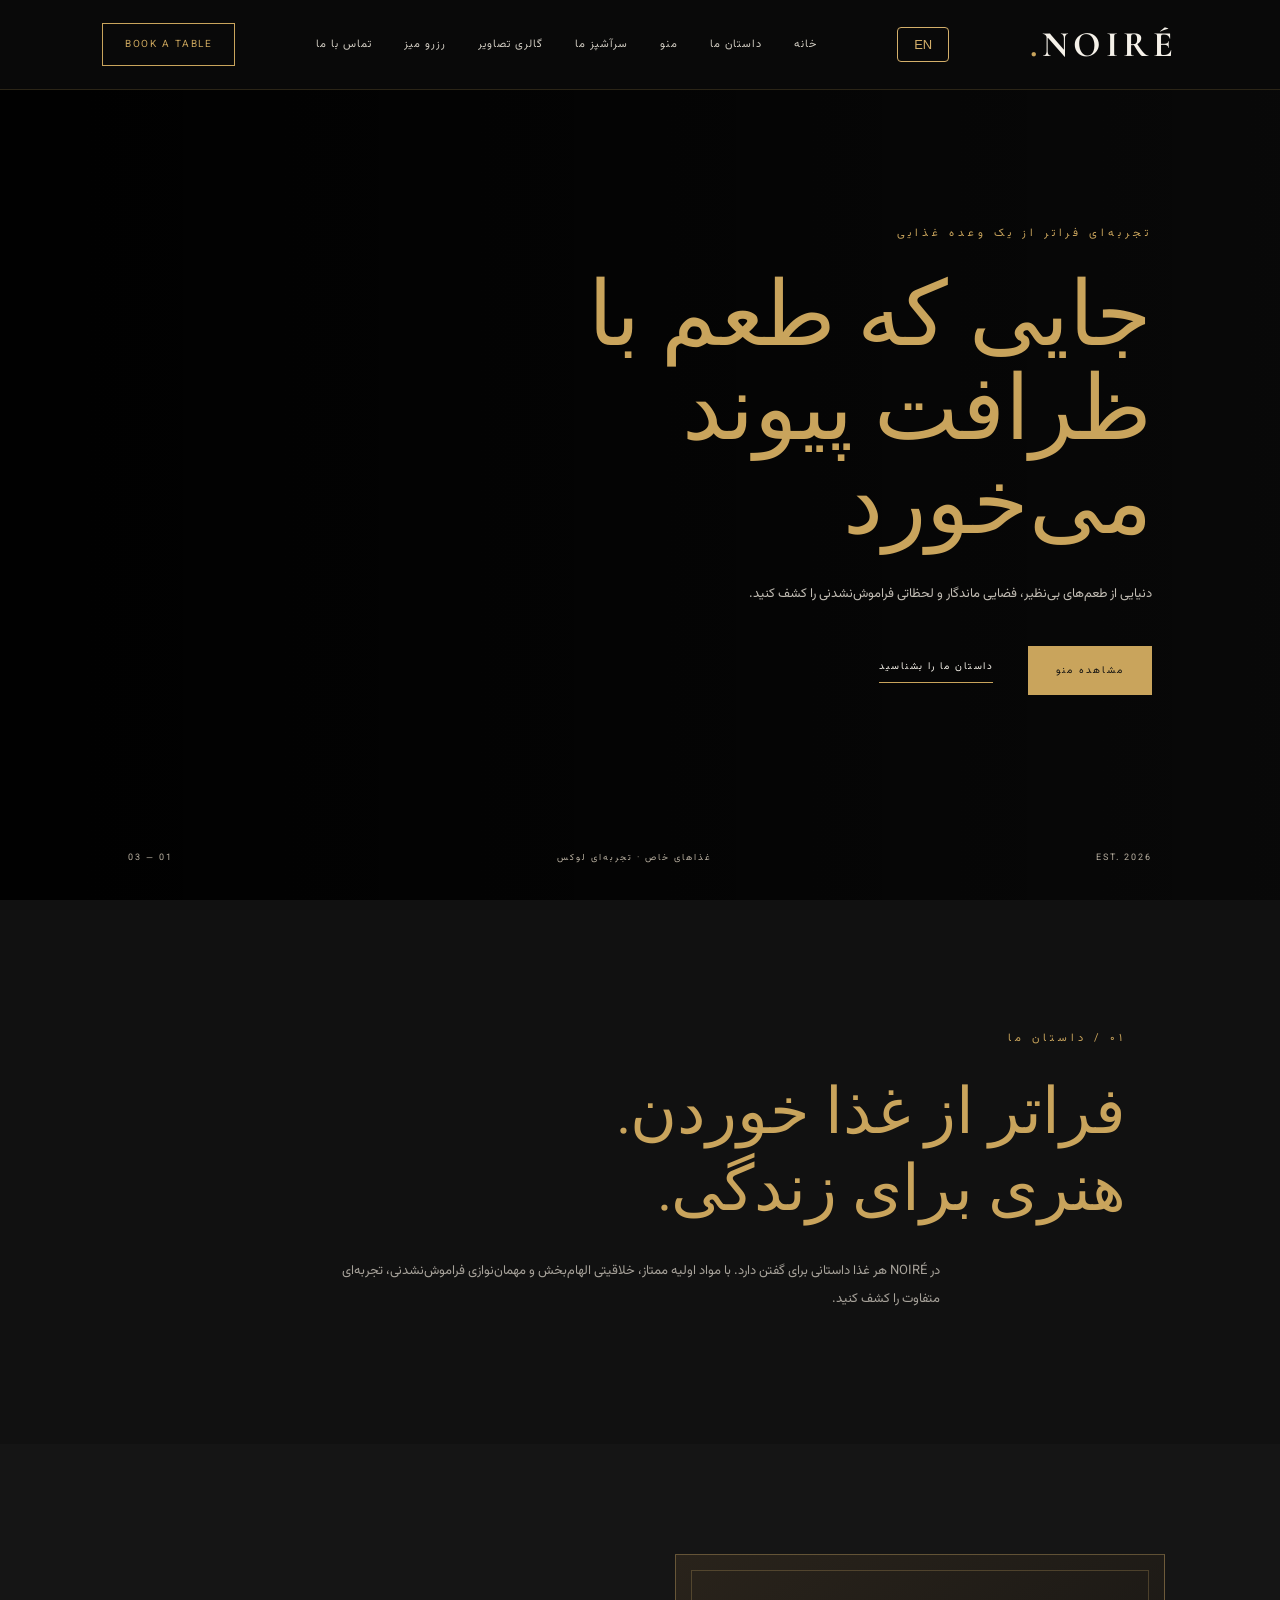
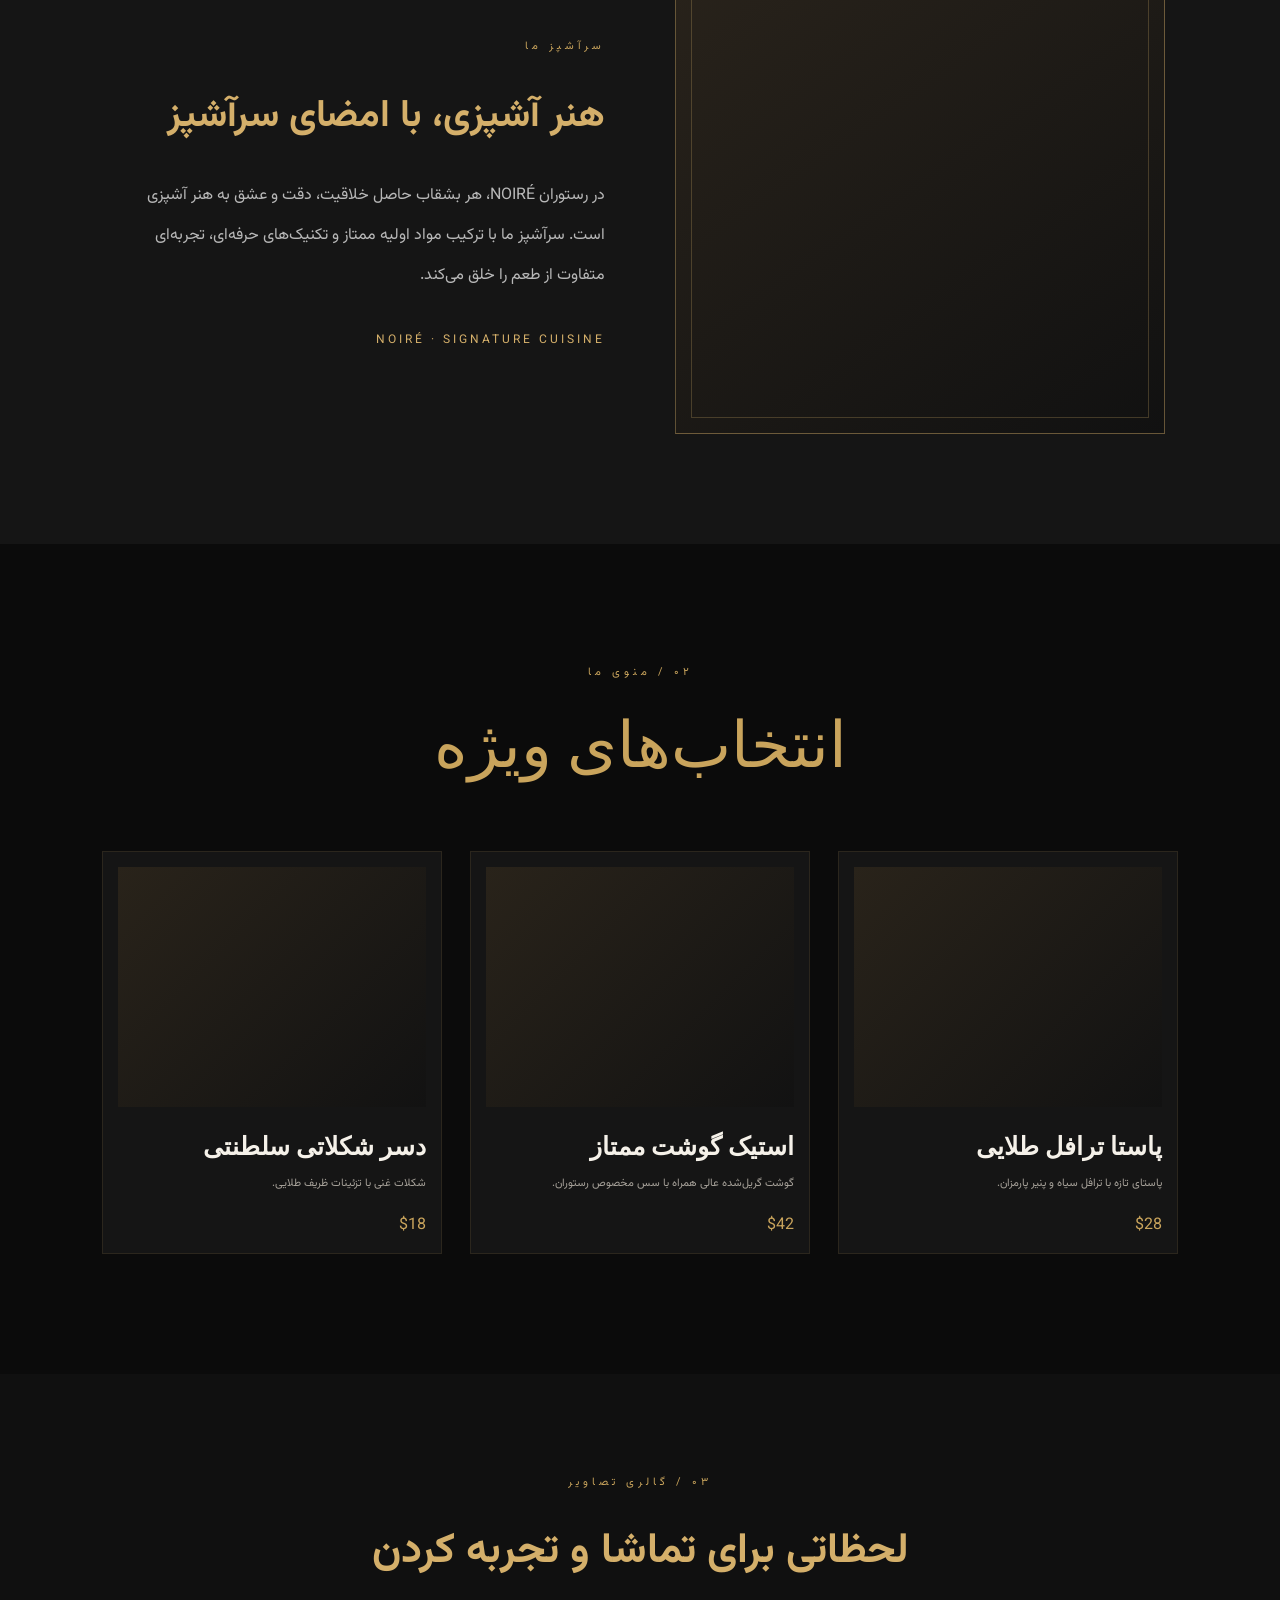
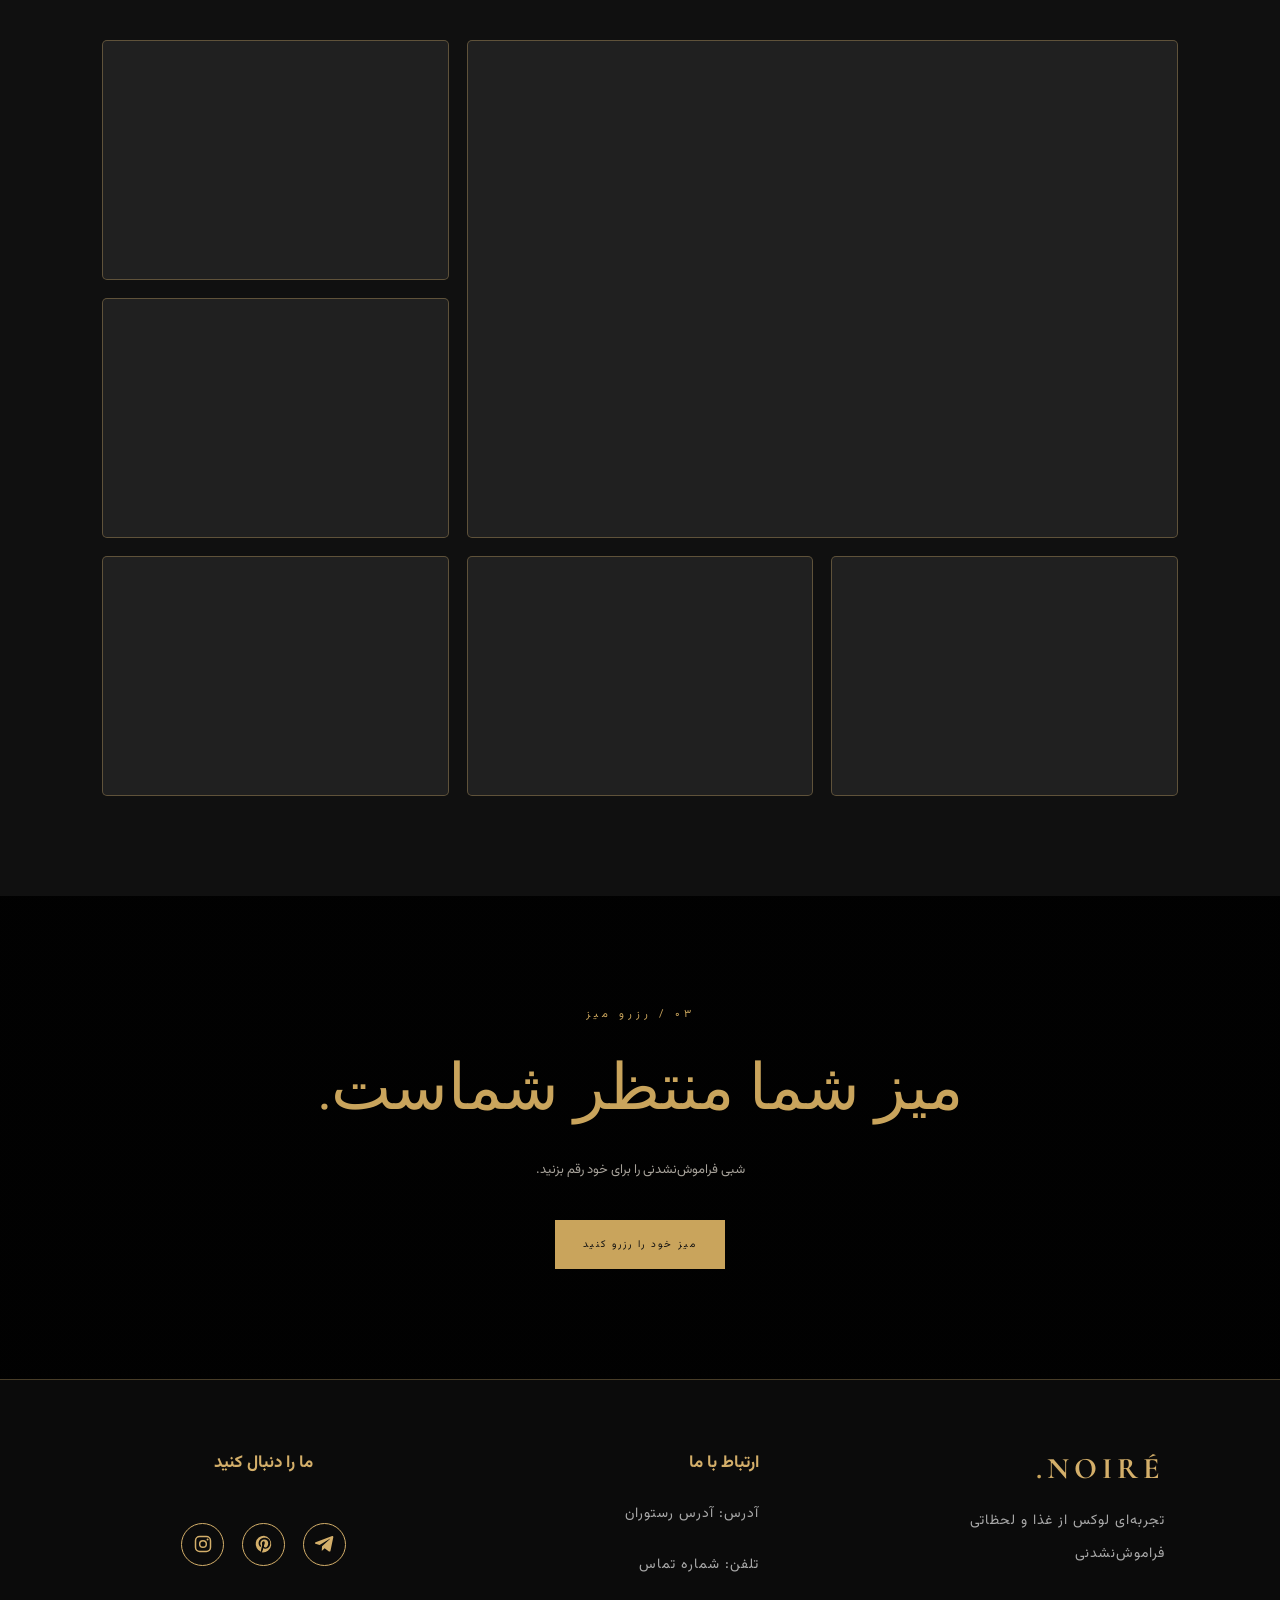
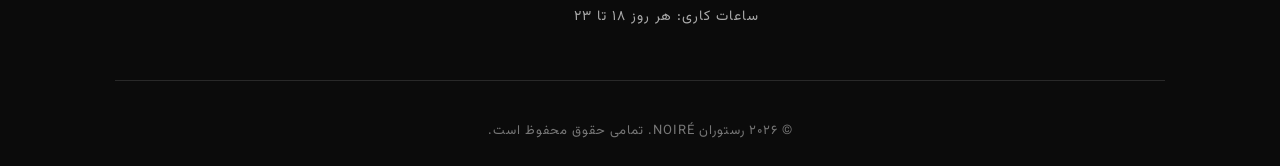
==== commit 986cdaad: "Update index.html" ====
--- a/index.html
+++ b/index.html
@@ -277,27 +277,6 @@
 
     </div>
 
-<div class="social-icons">
-    <a href="#" target="_blank" aria-label="Instagram">
-        <svg viewBox="0 0 24 24" aria-hidden="true">
-            <rect x="3" y="3" width="18" height="18" rx="5" fill="none" stroke="currentColor" stroke-width="1.8"/>
-            <circle cx="12" cy="12" r="4" fill="none" stroke="currentColor" stroke-width="1.8"/>
-            <circle cx="17.5" cy="6.5" r="1.2" fill="currentColor"/>
-        </svg>
-    </a>
-
-    <a href="#" target="_blank" aria-label="Pinterest">
-        <svg viewBox="0 0 24 24" aria-hidden="true">
-            <path fill="currentColor" d="M12 2a10 10 0 0 0-3.64 19.31c-.02-.78 0-1.72.19-2.57l1.34-5.68s-.33-.65-.33-1.61c0-1.51.88-2.64 1.97-2.64.93 0 1.38.7 1.38 1.55 0 .95-.61 2.38-.92 3.7-.26 1.1.55 2 1.63 2 1.95 0 3.45-2.06 3.45-5.03 0-2.63-1.89-4.47-4.59-4.47-3.12 0-4.96 2.34-4.96 4.75 0 .94.36 1.95.82 2.5.09.11.1.2.07.31l-.3 1.22c-.05.2-.16.24-.37.14-1.37-.64-2.22-2.64-2.22-4.25 0-3.46 2.51-6.64 7.24-6.64 3.8 0 6.76 2.71 6.76 6.33 0 3.78-2.38 6.83-5.68 6.83-1.11 0-2.15-.58-2.51-1.27l-.69 2.62c-.25.96-.93 2.16-1.38 2.89A10 10 0 1 0 12 2z"/>
-        </svg>
-    </a>
-
-    <a href="#" target="_blank" aria-label="Telegram">
-        <svg viewBox="0 0 24 24" aria-hidden="true">
-            <path fill="currentColor" d="M21.9 4.2 18.6 20c-.25 1.12-.92 1.4-1.86.87l-5.15-3.8-2.49 2.4c-.27.27-.5.5-1.02.5l.37-5.24 9.54-8.62c.41-.37-.09-.57-.64-.2L5.56 13.25.48 11.66c-1.1-.35-1.12-1.1.23-1.63L20.57 2.4c.91-.33 1.7.22 1.33 1.8z"/>
-        </svg>
-    </a>
-</div>
 
     <div class="footer-bottom">
         <p data-fa="© ۲۰۲۶ رستوران NOIRÉ. تمامی حقوق محفوظ است."
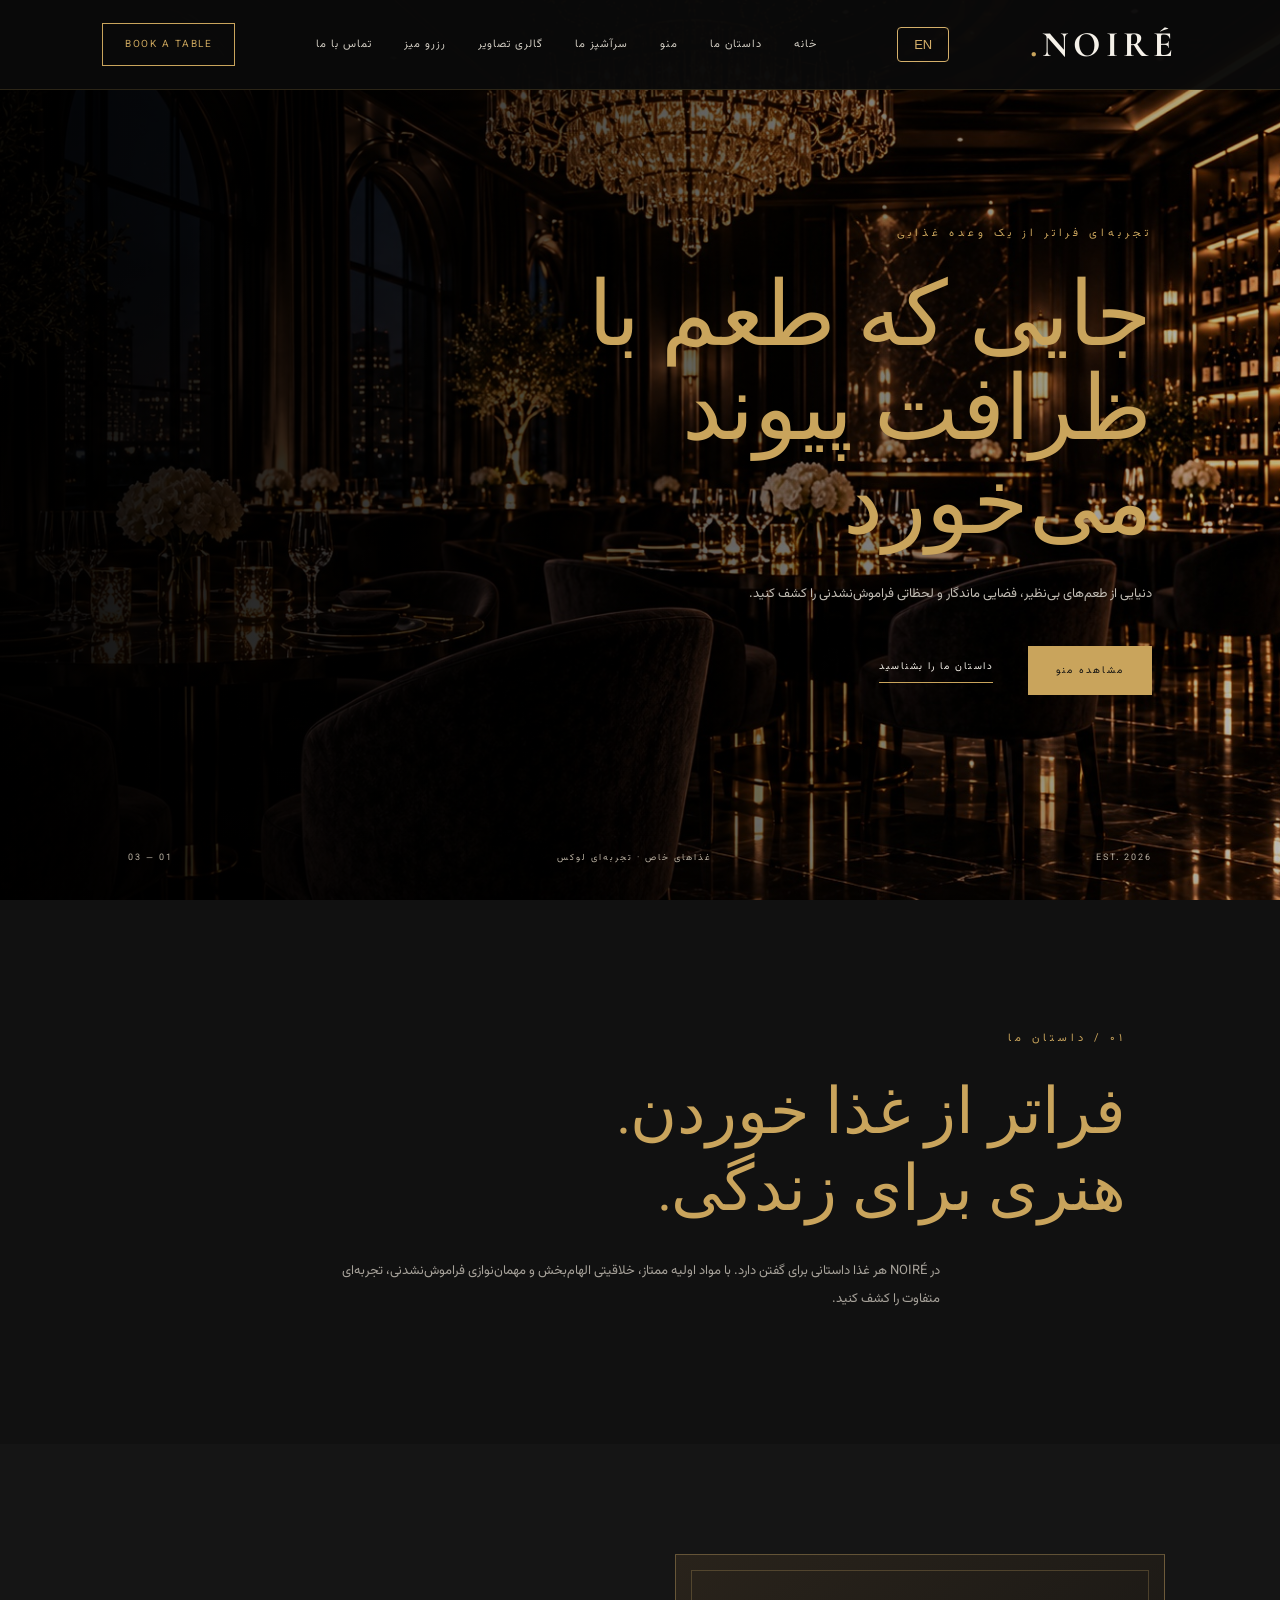
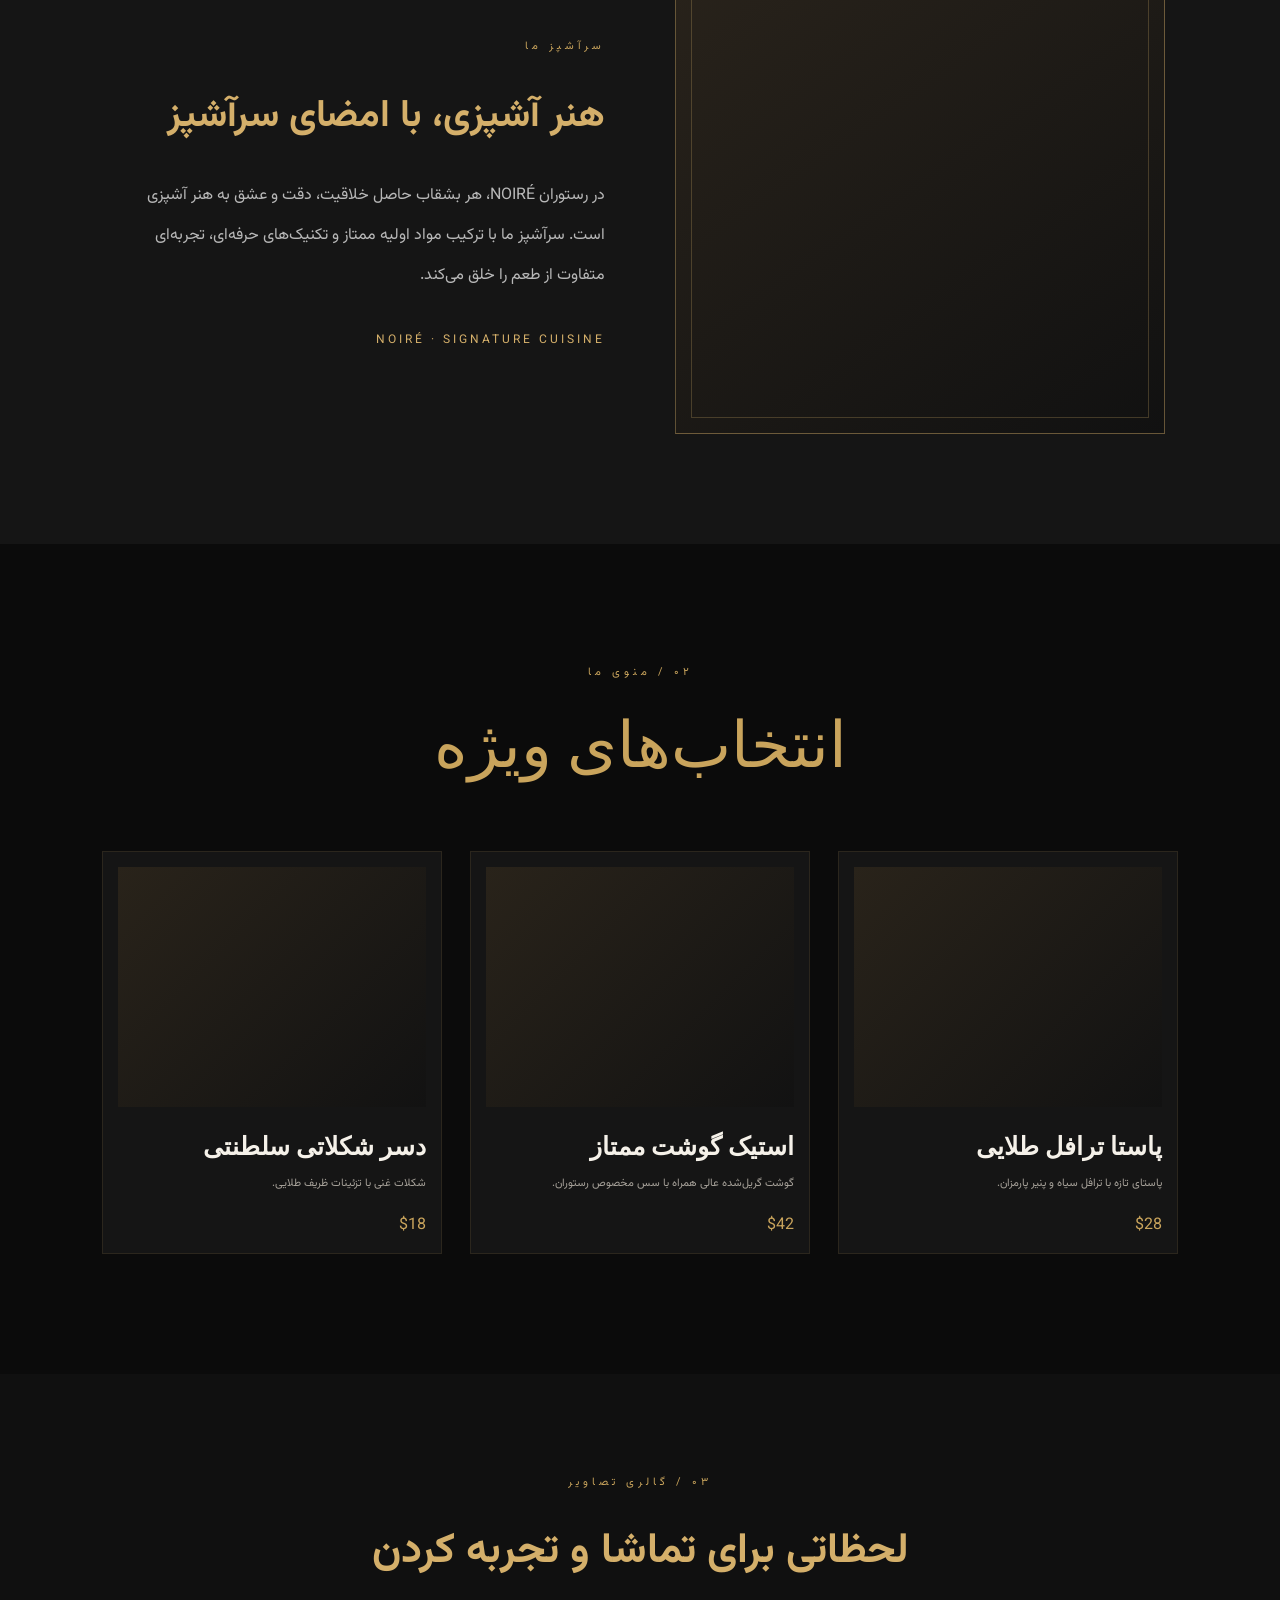
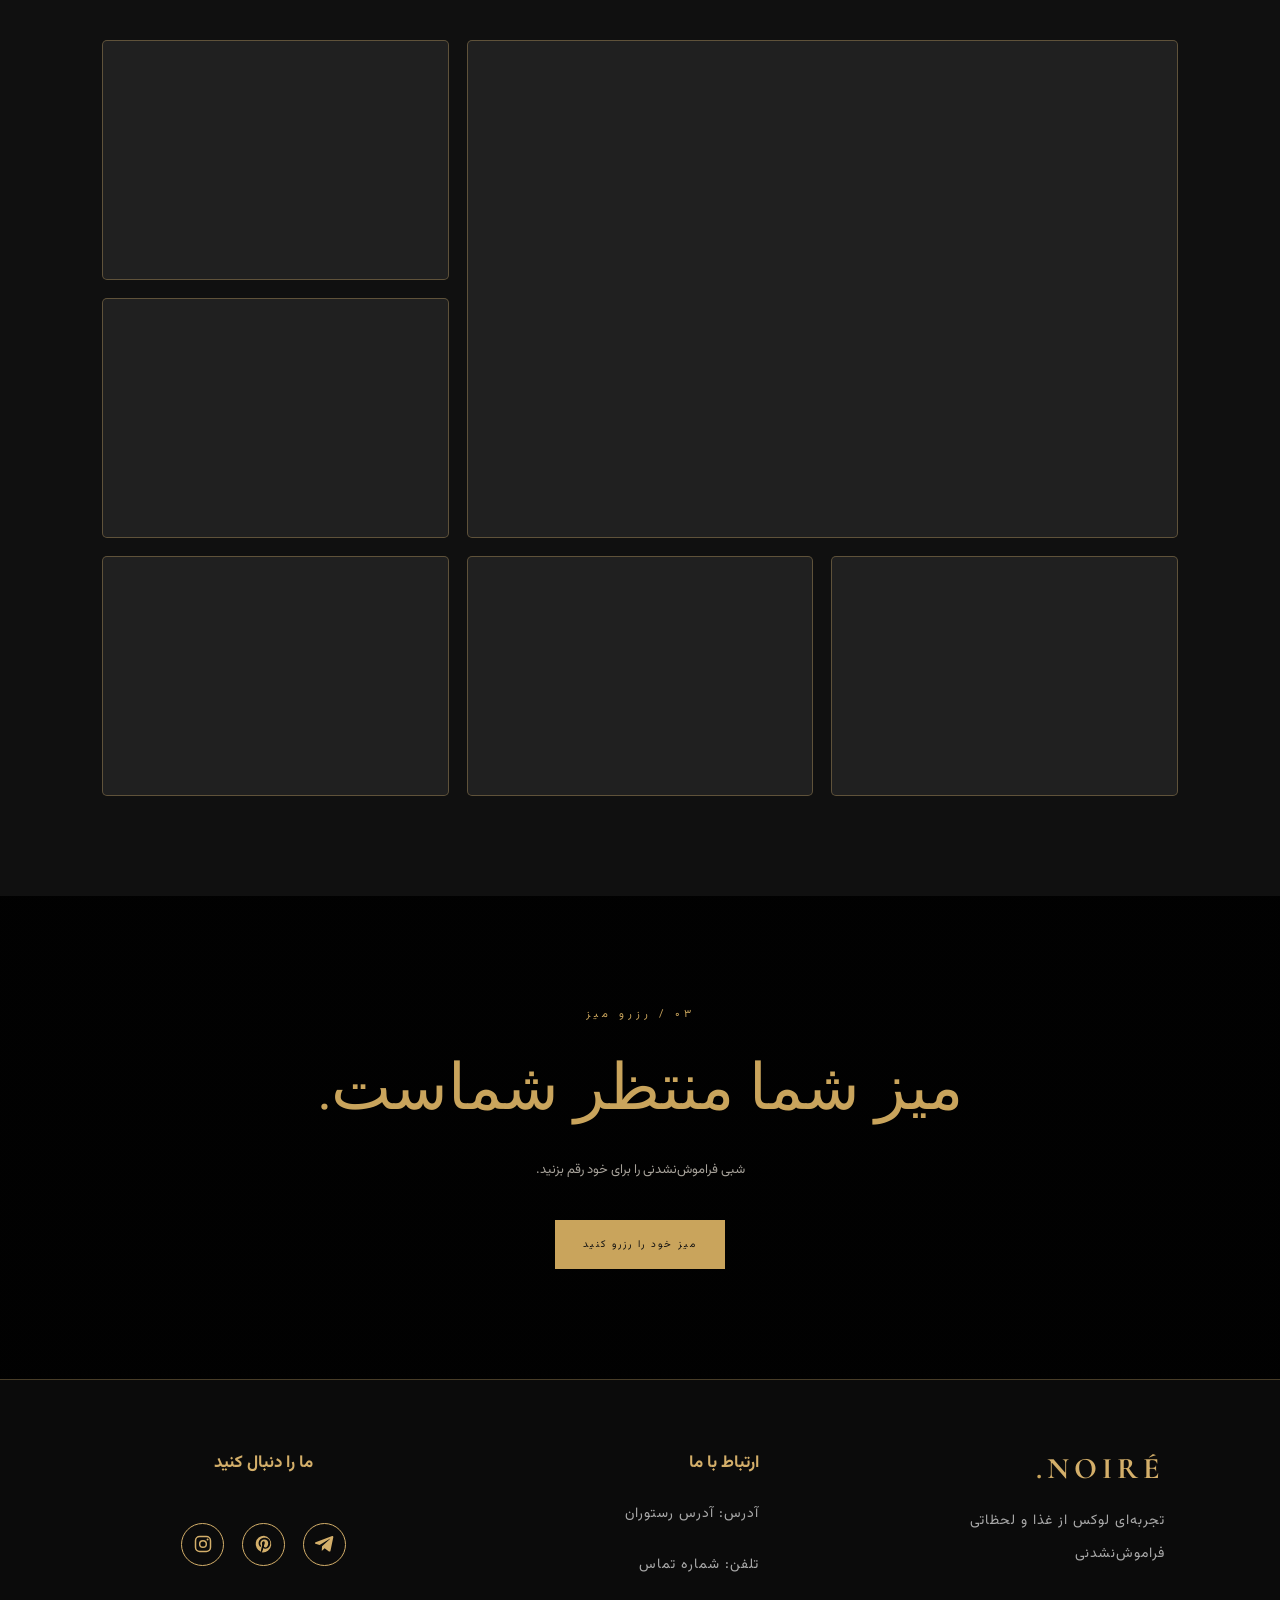
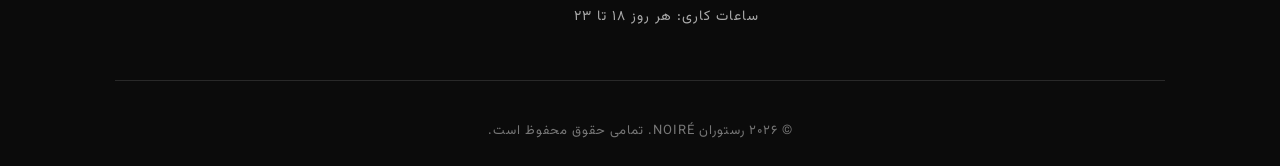
==== commit b3b0884e: "Update index.html" ====
--- a/index.html
+++ b/index.html
@@ -144,7 +144,7 @@
 
     <div class="menu-grid">
         <article class="menu-card">
-            <div class="menu-image"></div>
+           <div class="menu-image menu-pasta"></div>
             <h3 data-fa="پاستا ترافل طلایی" data-en="Golden Truffle Pasta">پاستا ترافل طلایی</h3>
             <p data-fa="پاستای تازه با ترافل سیاه و پنیر پارمزان." data-en="Fresh pasta, black truffle and parmesan.">پاستای تازه با ترافل سیاه و پنیر پارمزان.</p>
             <span>$28</span>
--- a/style.css
+++ b/style.css
@@ -90,7 +90,7 @@
     padding: 120px 10% 100px;
     background:
         linear-gradient(90deg, rgba(0,0,0,0.95), rgba(0,0,0,0.65), rgba(0,0,0,0.25)),
-        url('https://images.unsplash.com/photo-1414235077428-338989a2e8c0?auto=format&fit=crop&w=2000&q=85') center/cover no-repeat;
+       url('images/hero-background.jpg') center/cover no-repeat;
 }
 
 .hero-content {
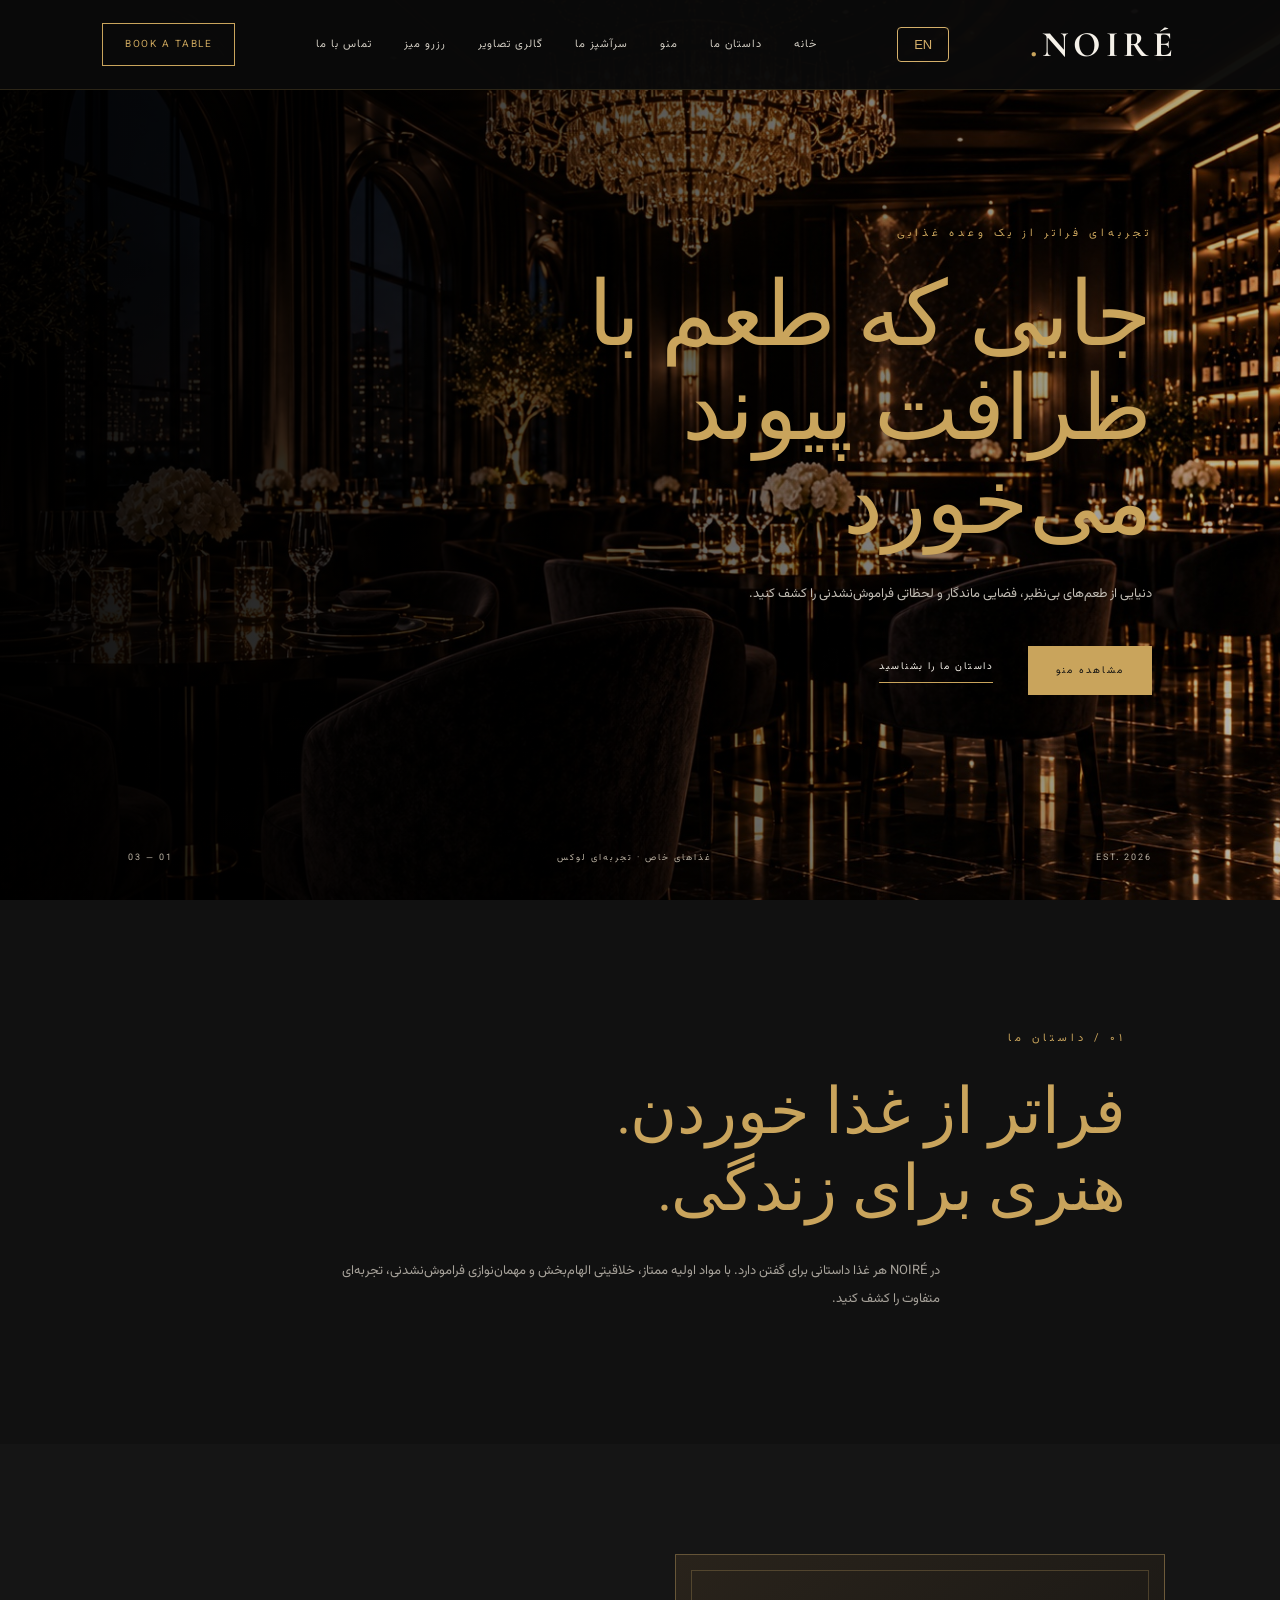
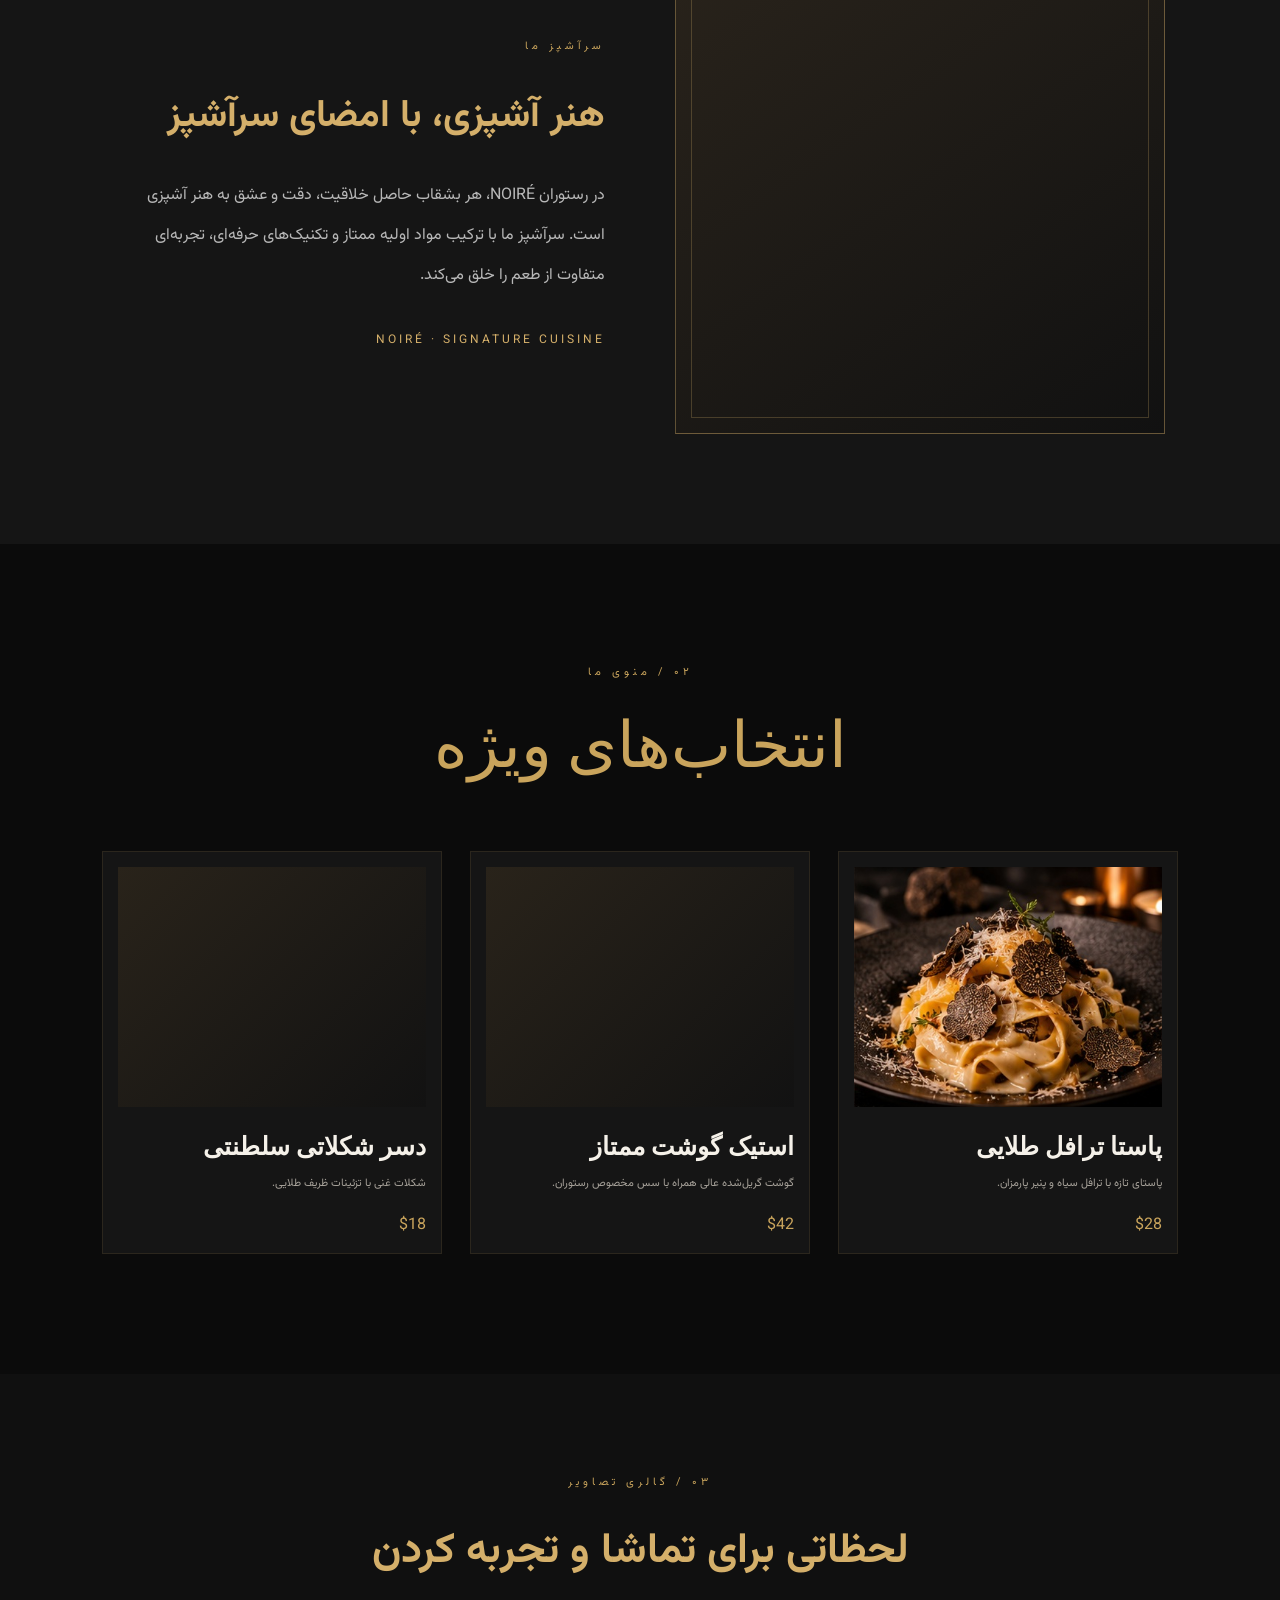
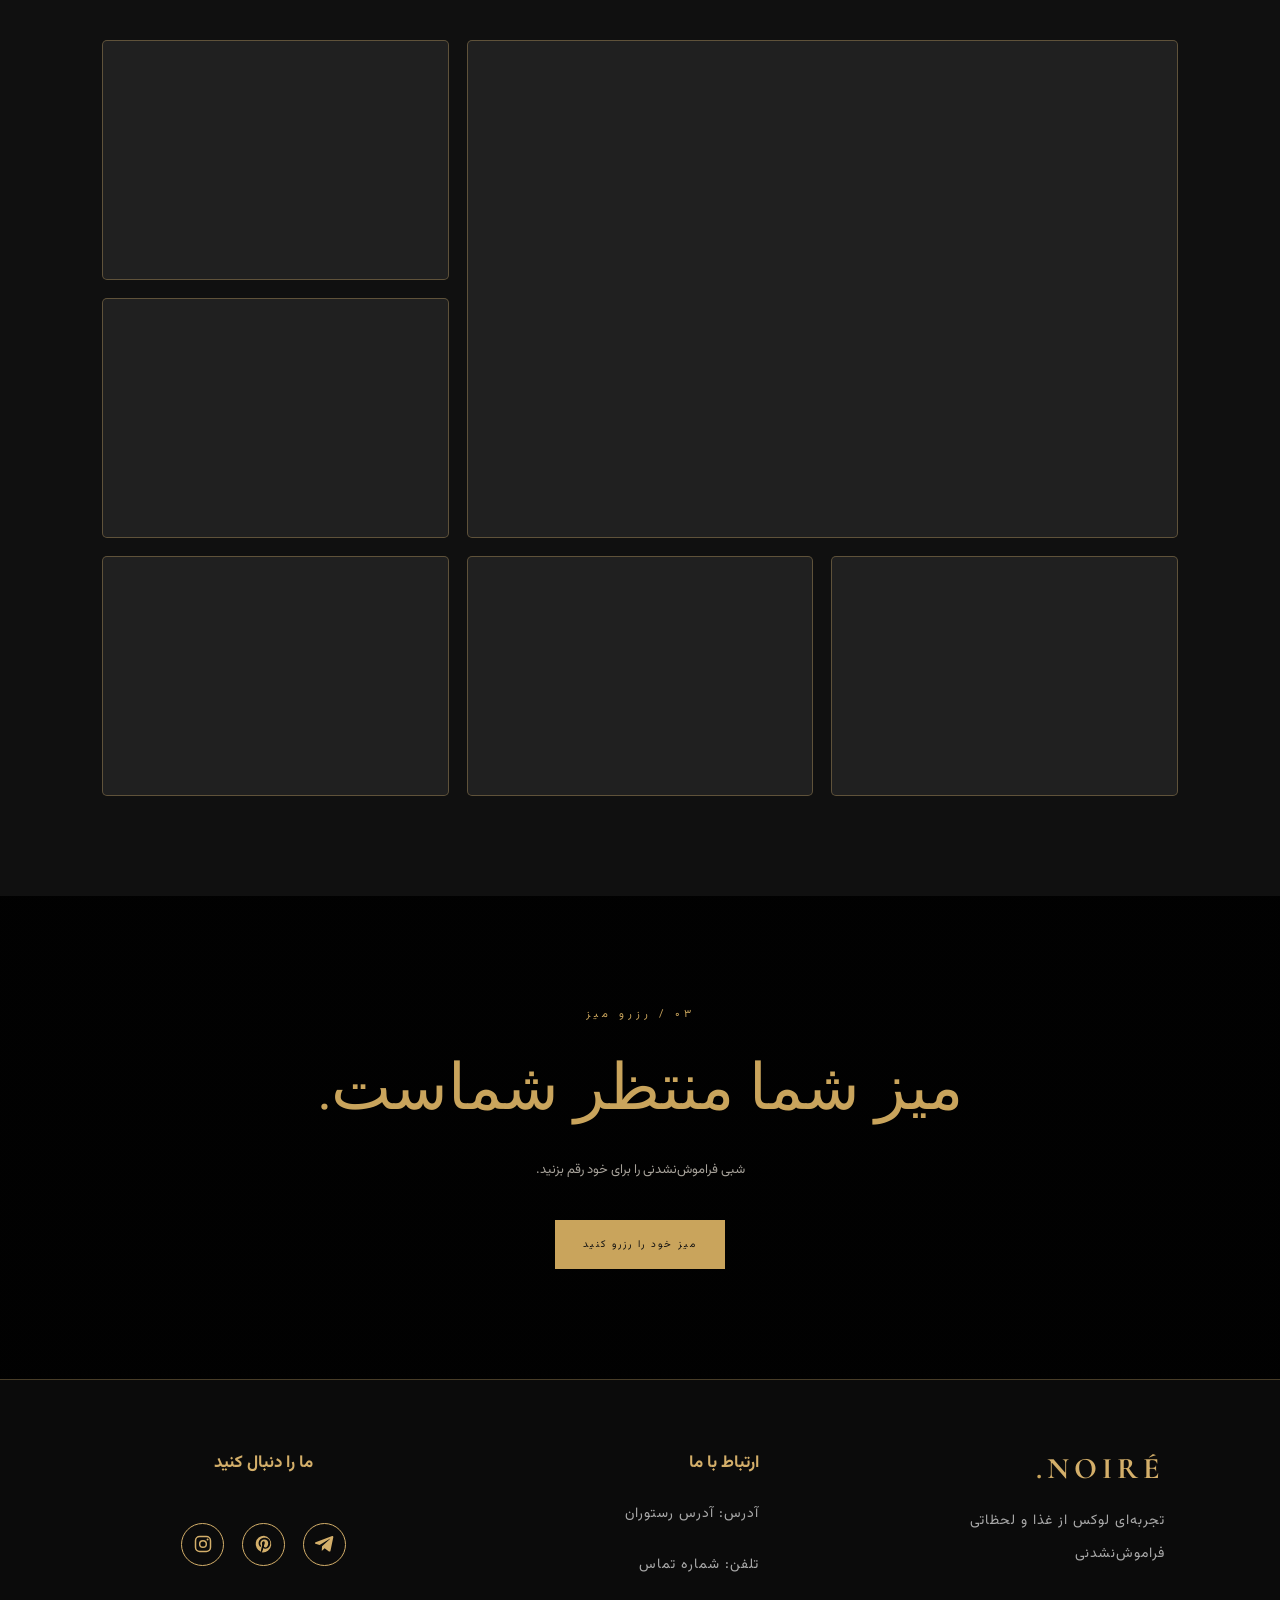
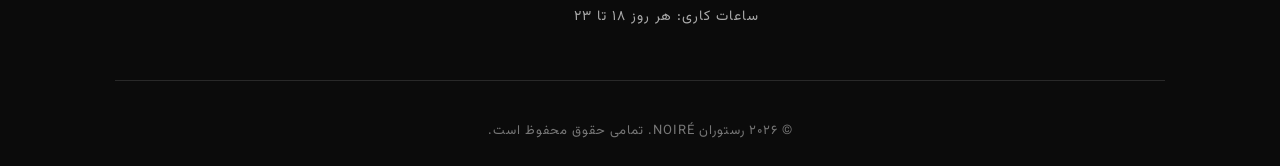
==== commit 277067d1: "Update index.html" ====
--- a/index.html
+++ b/index.html
@@ -151,7 +151,7 @@
         </article>
 
         <article class="menu-card">
-            <div class="menu-image"></div>
+           <div class="menu-image menu-steak"></div>
             <h3 data-fa="استیک گوشت ممتاز" data-en="Premium Beef Steak">استیک گوشت ممتاز</h3>
             <p data-fa="گوشت گریل‌شده عالی همراه با سس مخصوص رستوران." data-en="Perfectly grilled beef with signature sauce.">گوشت گریل‌شده عالی همراه با سس مخصوص رستوران.</p>
             <span>$42</span>
--- a/style.css
+++ b/style.css
@@ -225,6 +225,12 @@
     height: 240px;
     background: linear-gradient(135deg, #29231a, #121212);
     margin-bottom: 25px;
+}
+.menu-pasta {
+    background-image: url("images/menu-truffle-pasta.jpg");
+    background-size: cover;
+    background-position: center;
+    background-repeat: no-repeat;
 }
 
 .menu-card h3 {
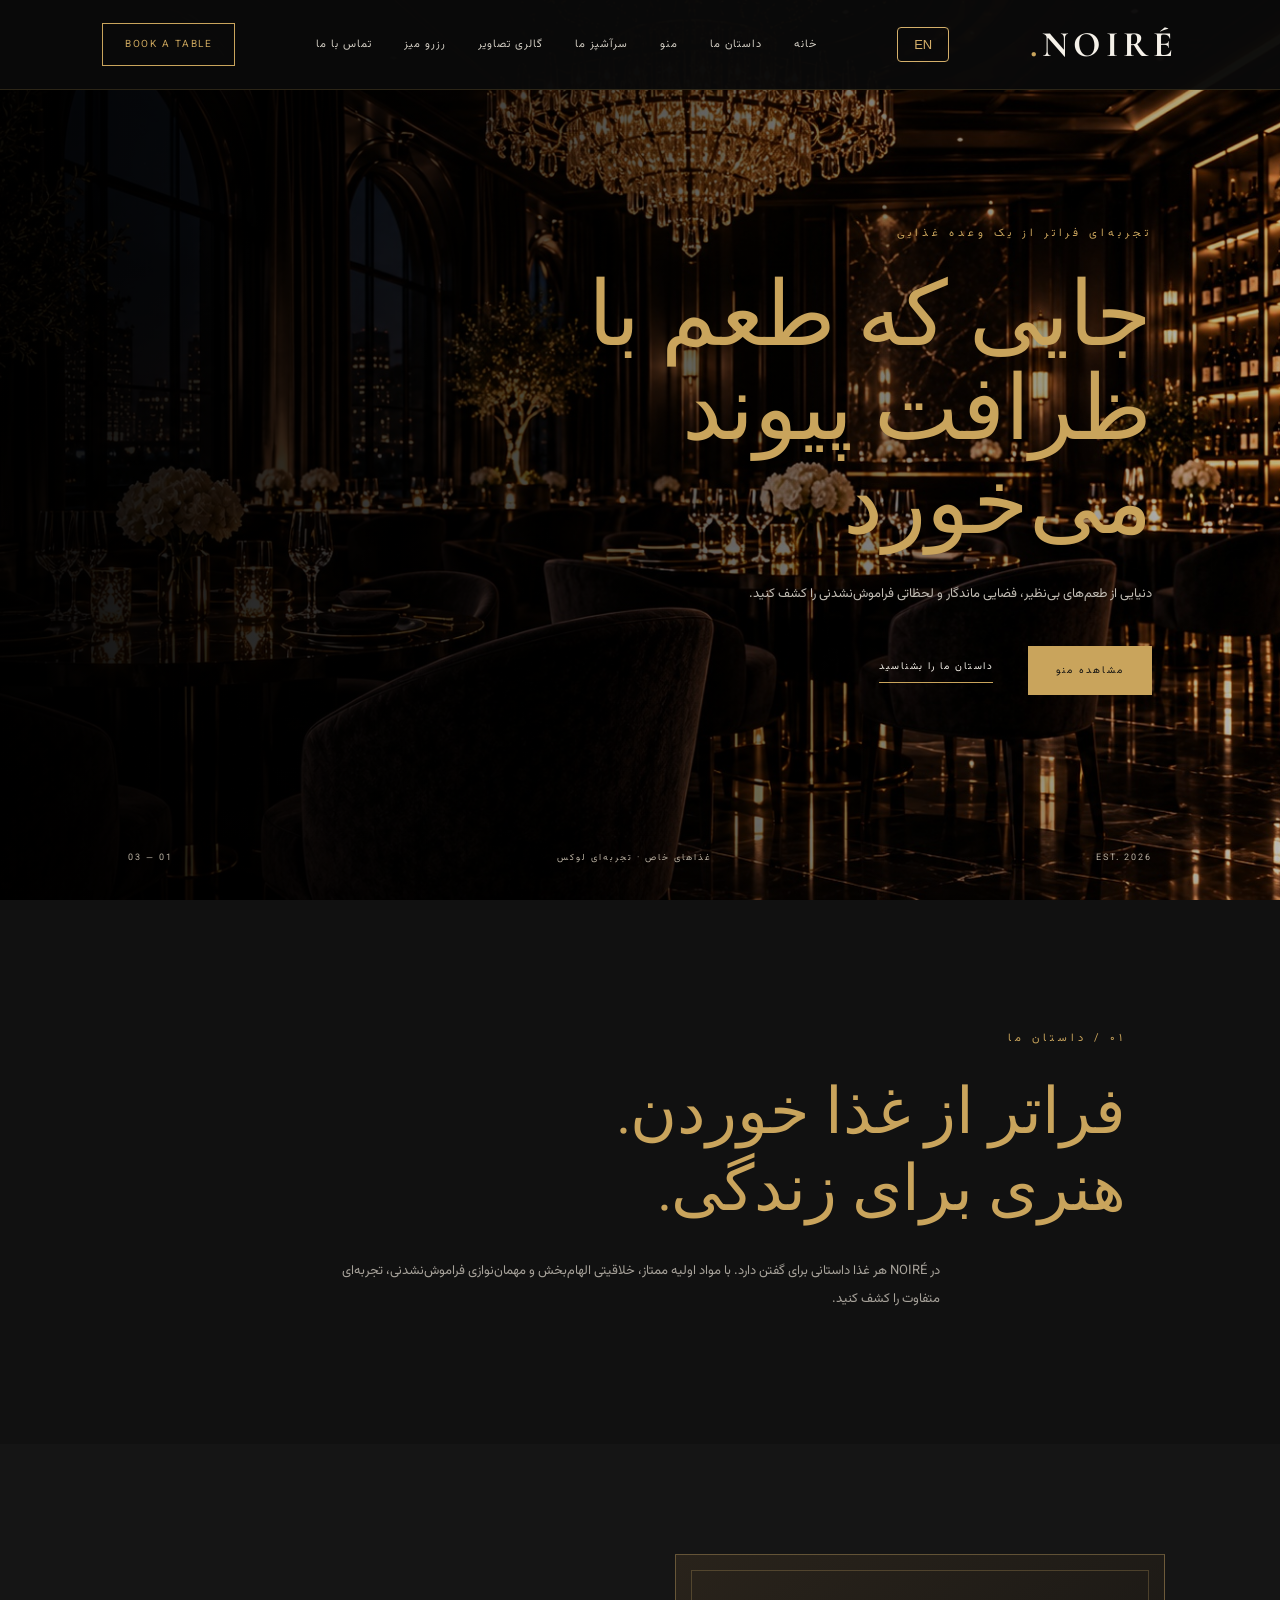
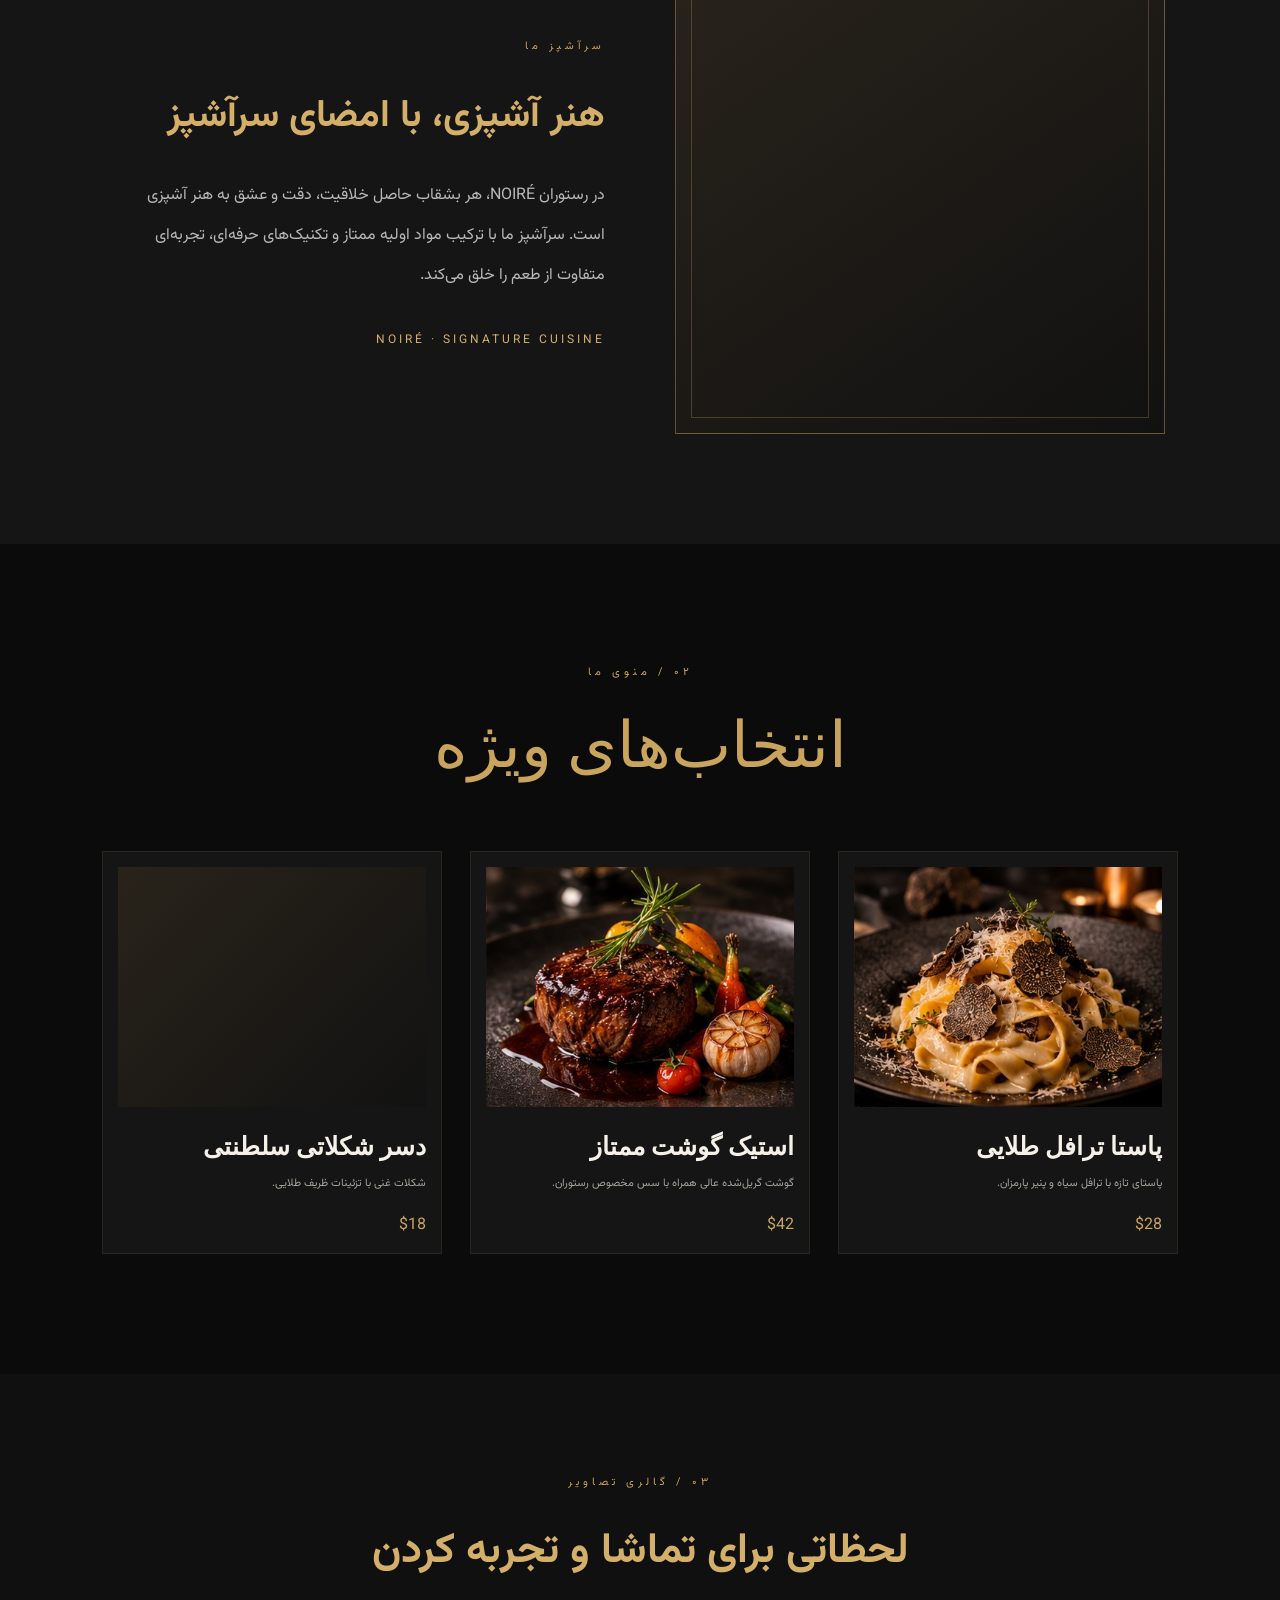
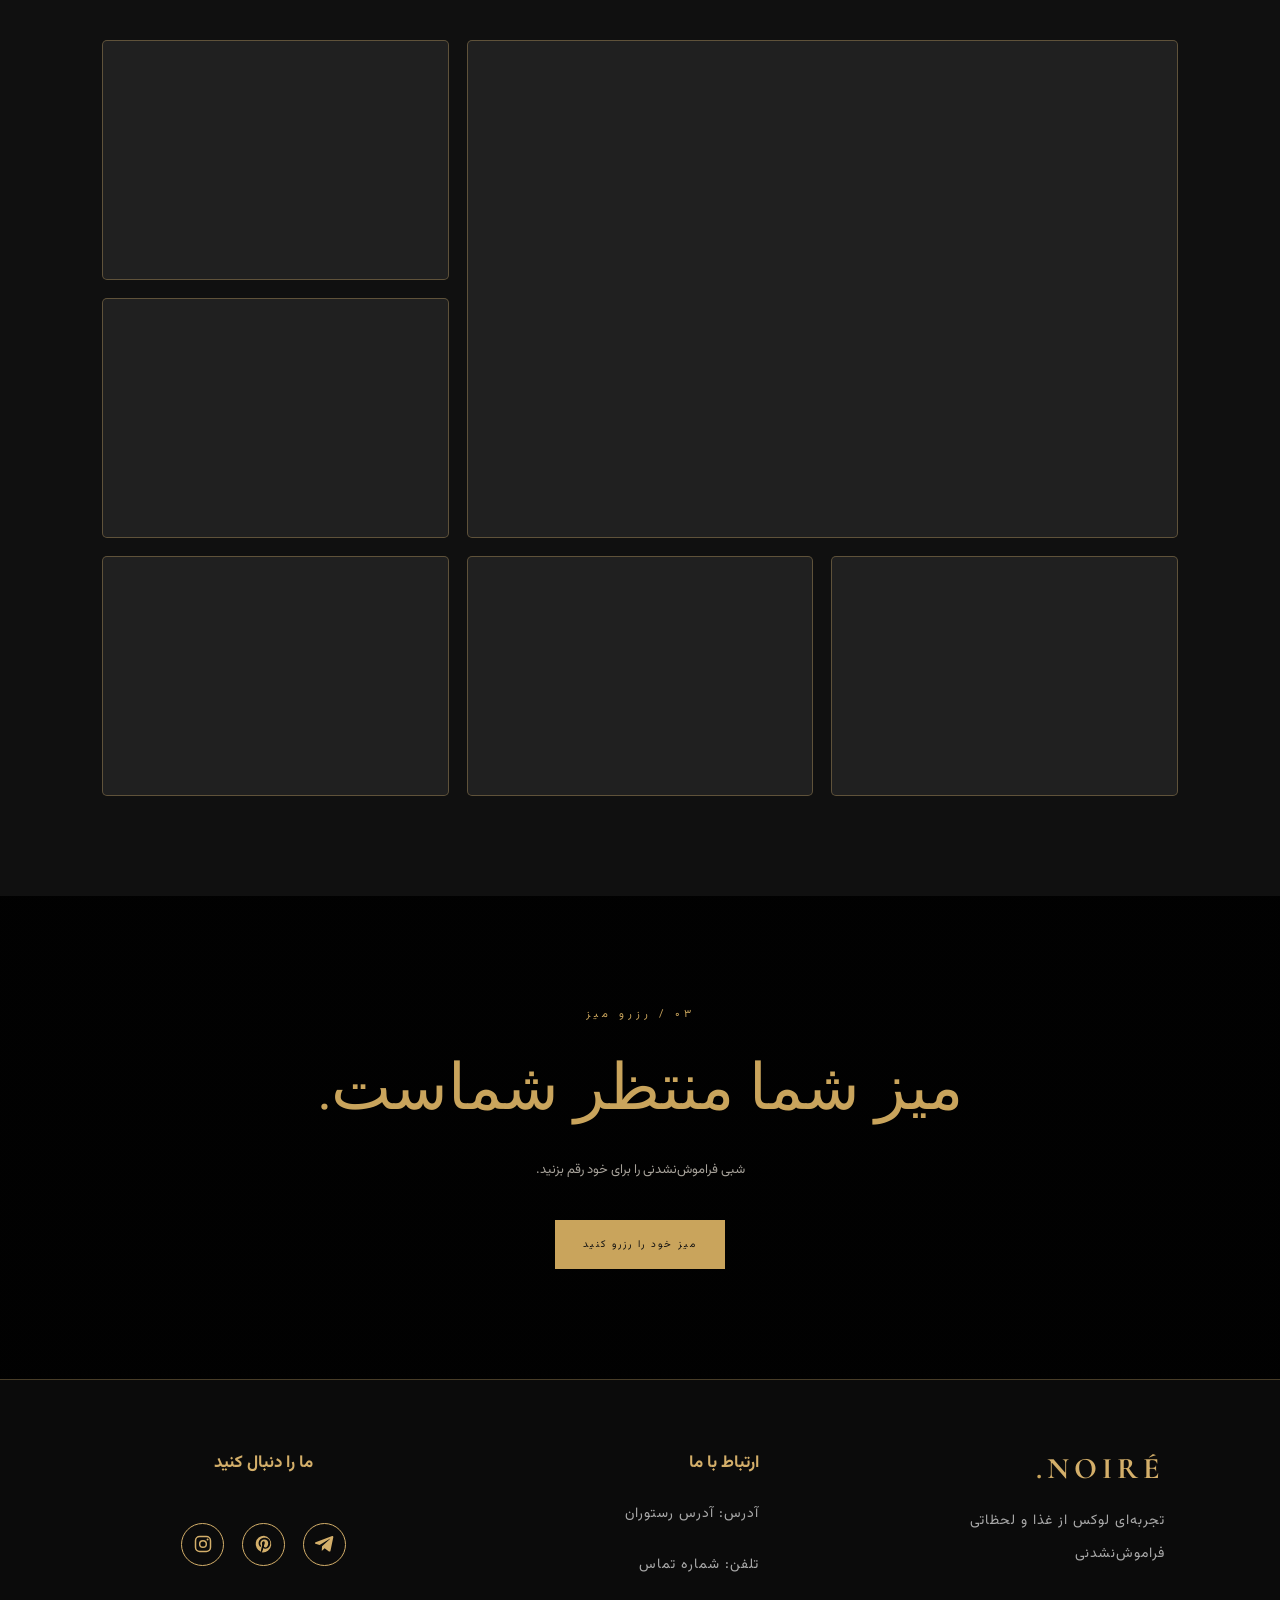
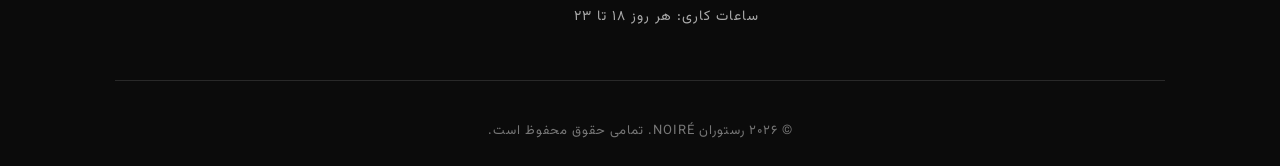
==== commit 85181a68: "Update index.html" ====
--- a/index.html
+++ b/index.html
@@ -158,7 +158,7 @@
         </article>
 
         <article class="menu-card">
-            <div class="menu-image"></div>
+            <div class="menu-image menu-dessert"></div>
             <h3 data-fa="دسر شکلاتی سلطنتی" data-en="Royal Chocolate Dessert">دسر شکلاتی سلطنتی</h3>
             <p data-fa="شکلات غنی با تزئینات ظریف طلایی." data-en="Rich chocolate with delicate golden touches.">شکلات غنی با تزئینات ظریف طلایی.</p>
             <span>$18</span>
--- a/style.css
+++ b/style.css
@@ -228,6 +228,12 @@
 }
 .menu-pasta {
     background-image: url("images/menu-truffle-pasta.jpg");
+    background-size: cover;
+    background-position: center;
+    background-repeat: no-repeat;
+}
+.menu-steak {
+    background-image: url("images/menu-premium-steak.jpg");
     background-size: cover;
     background-position: center;
     background-repeat: no-repeat;
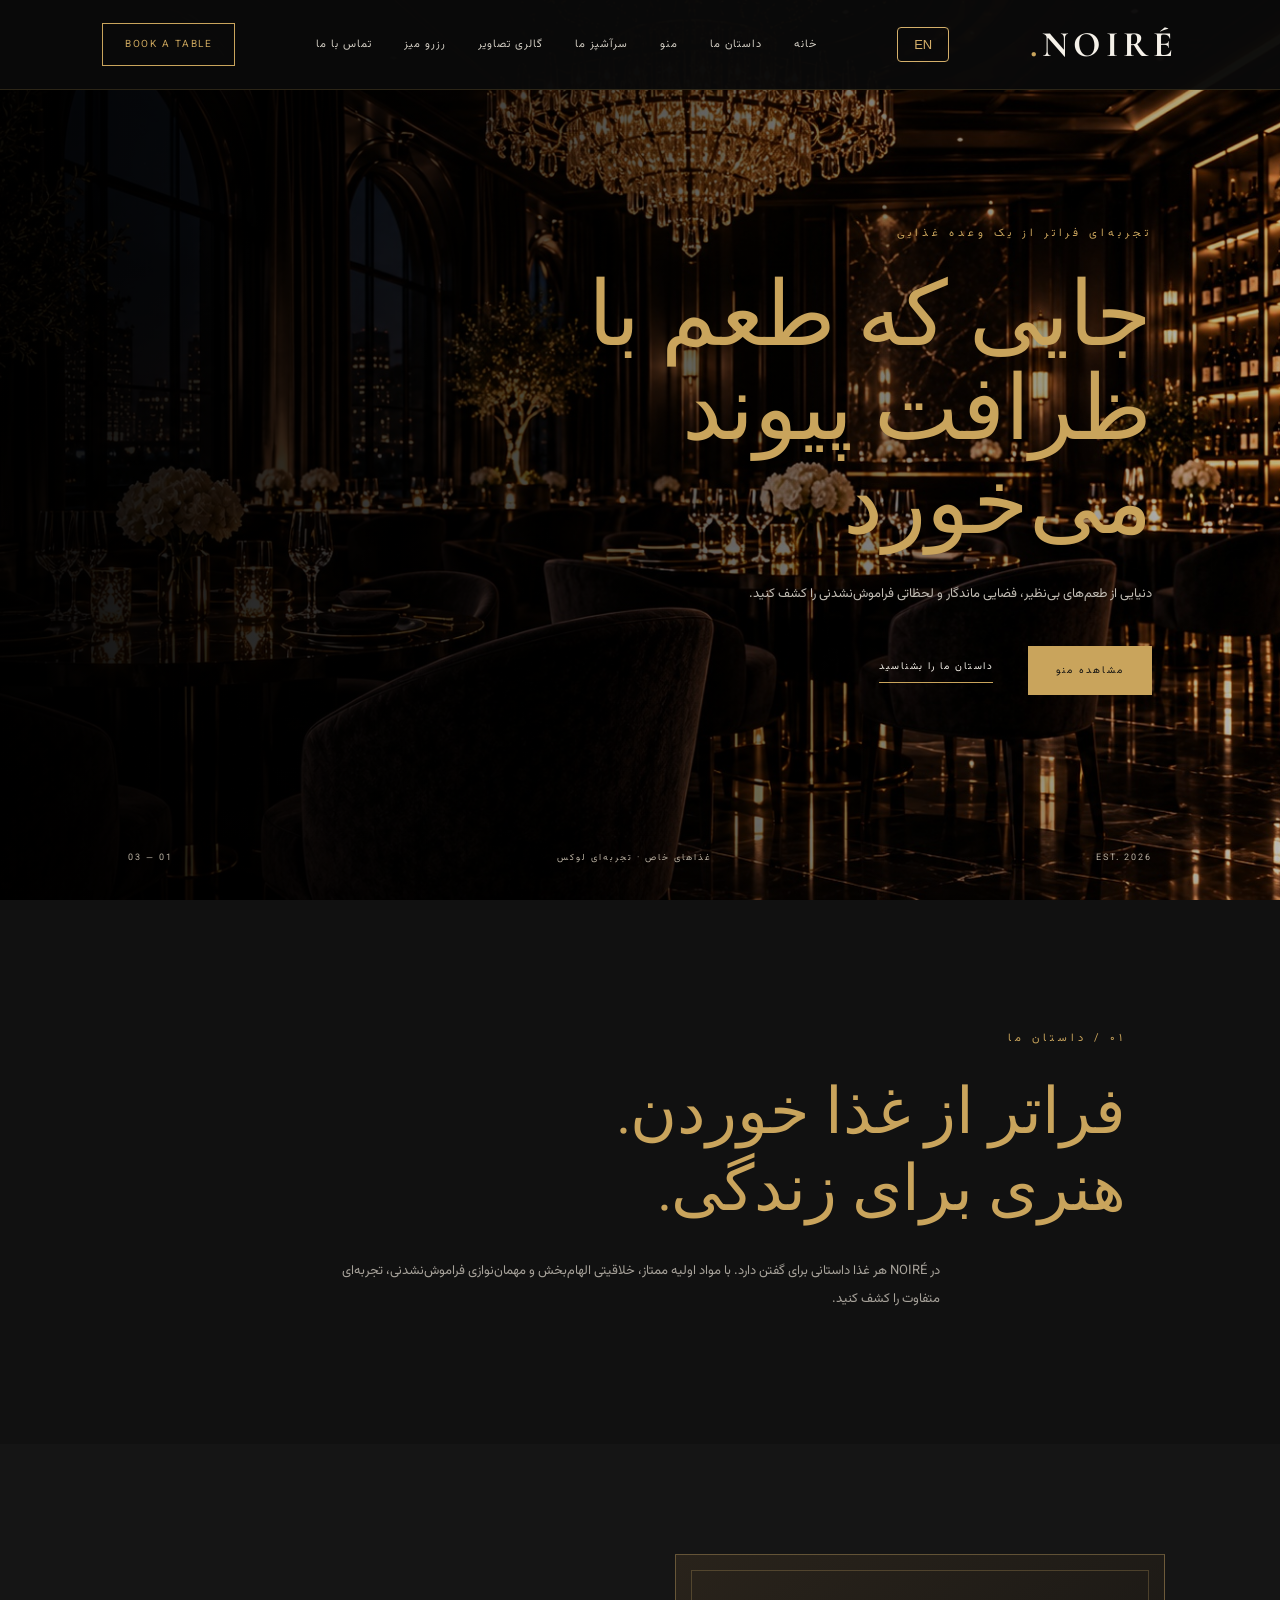
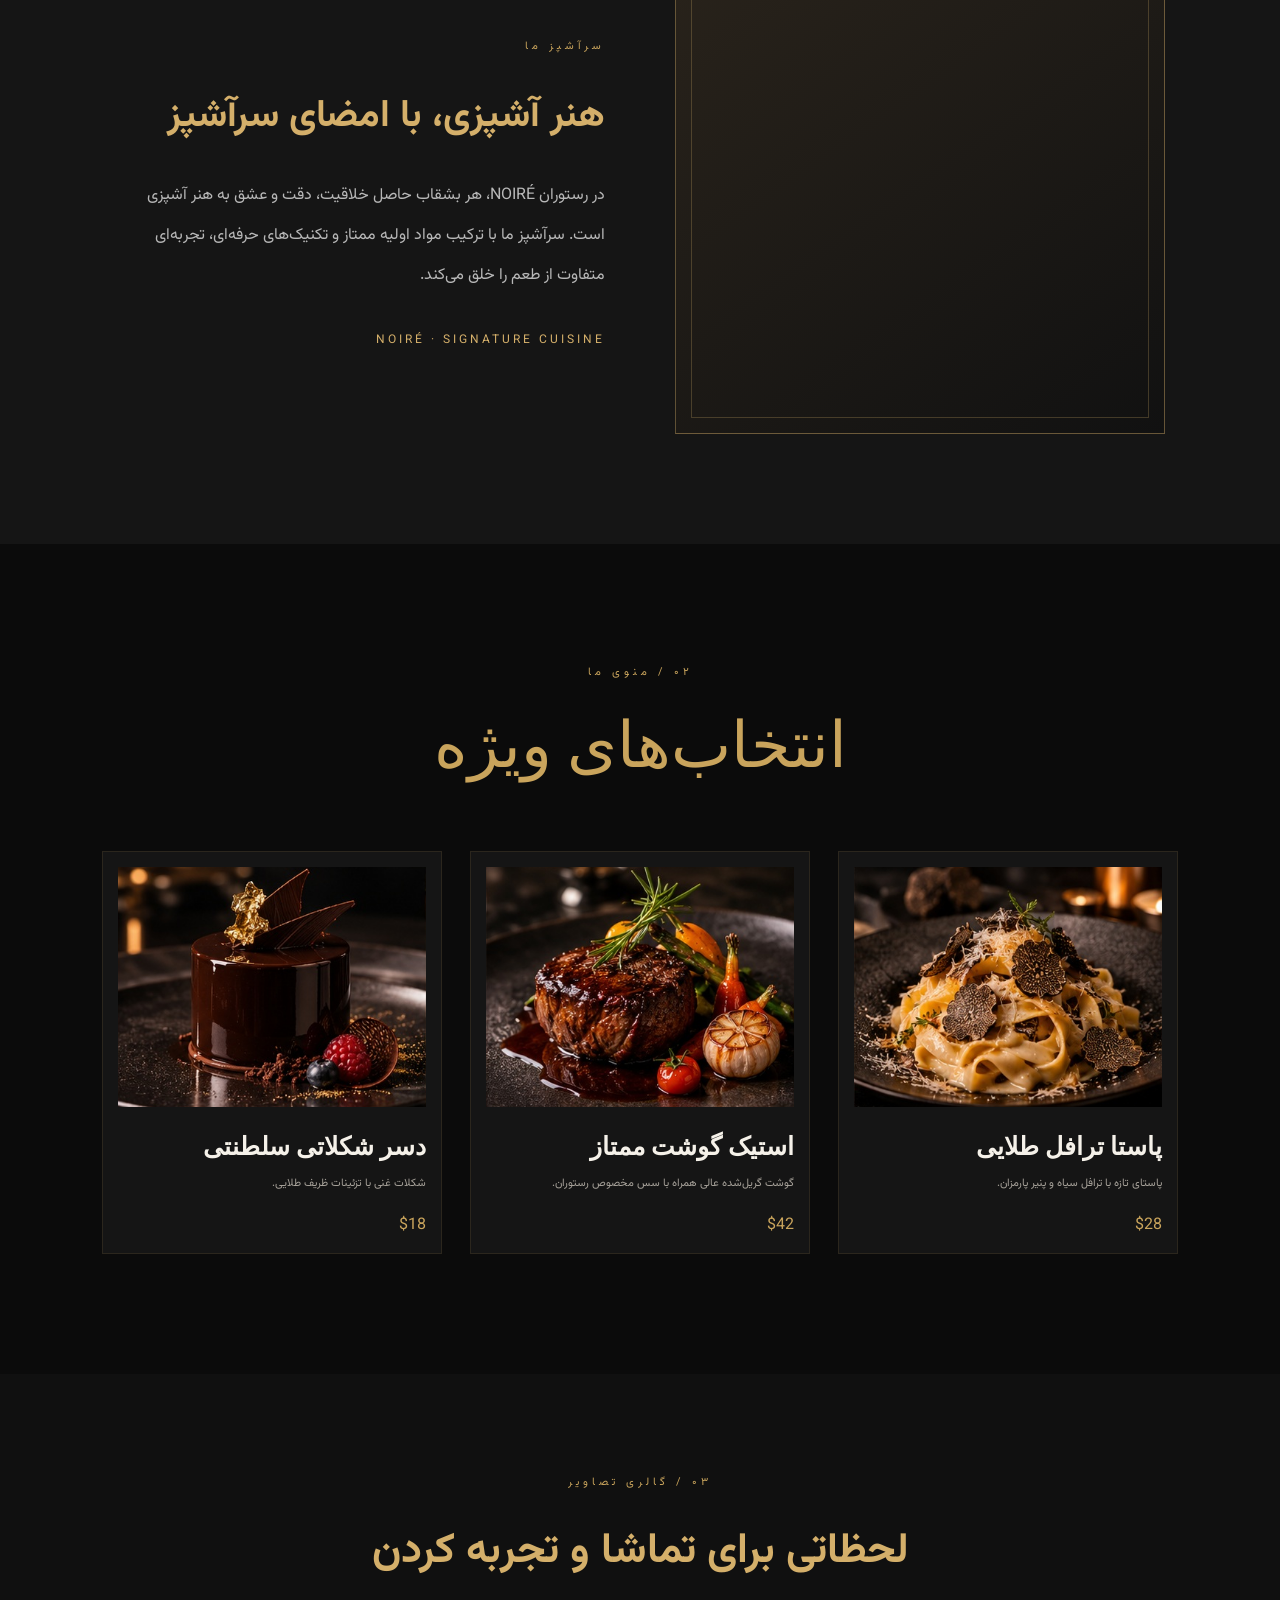
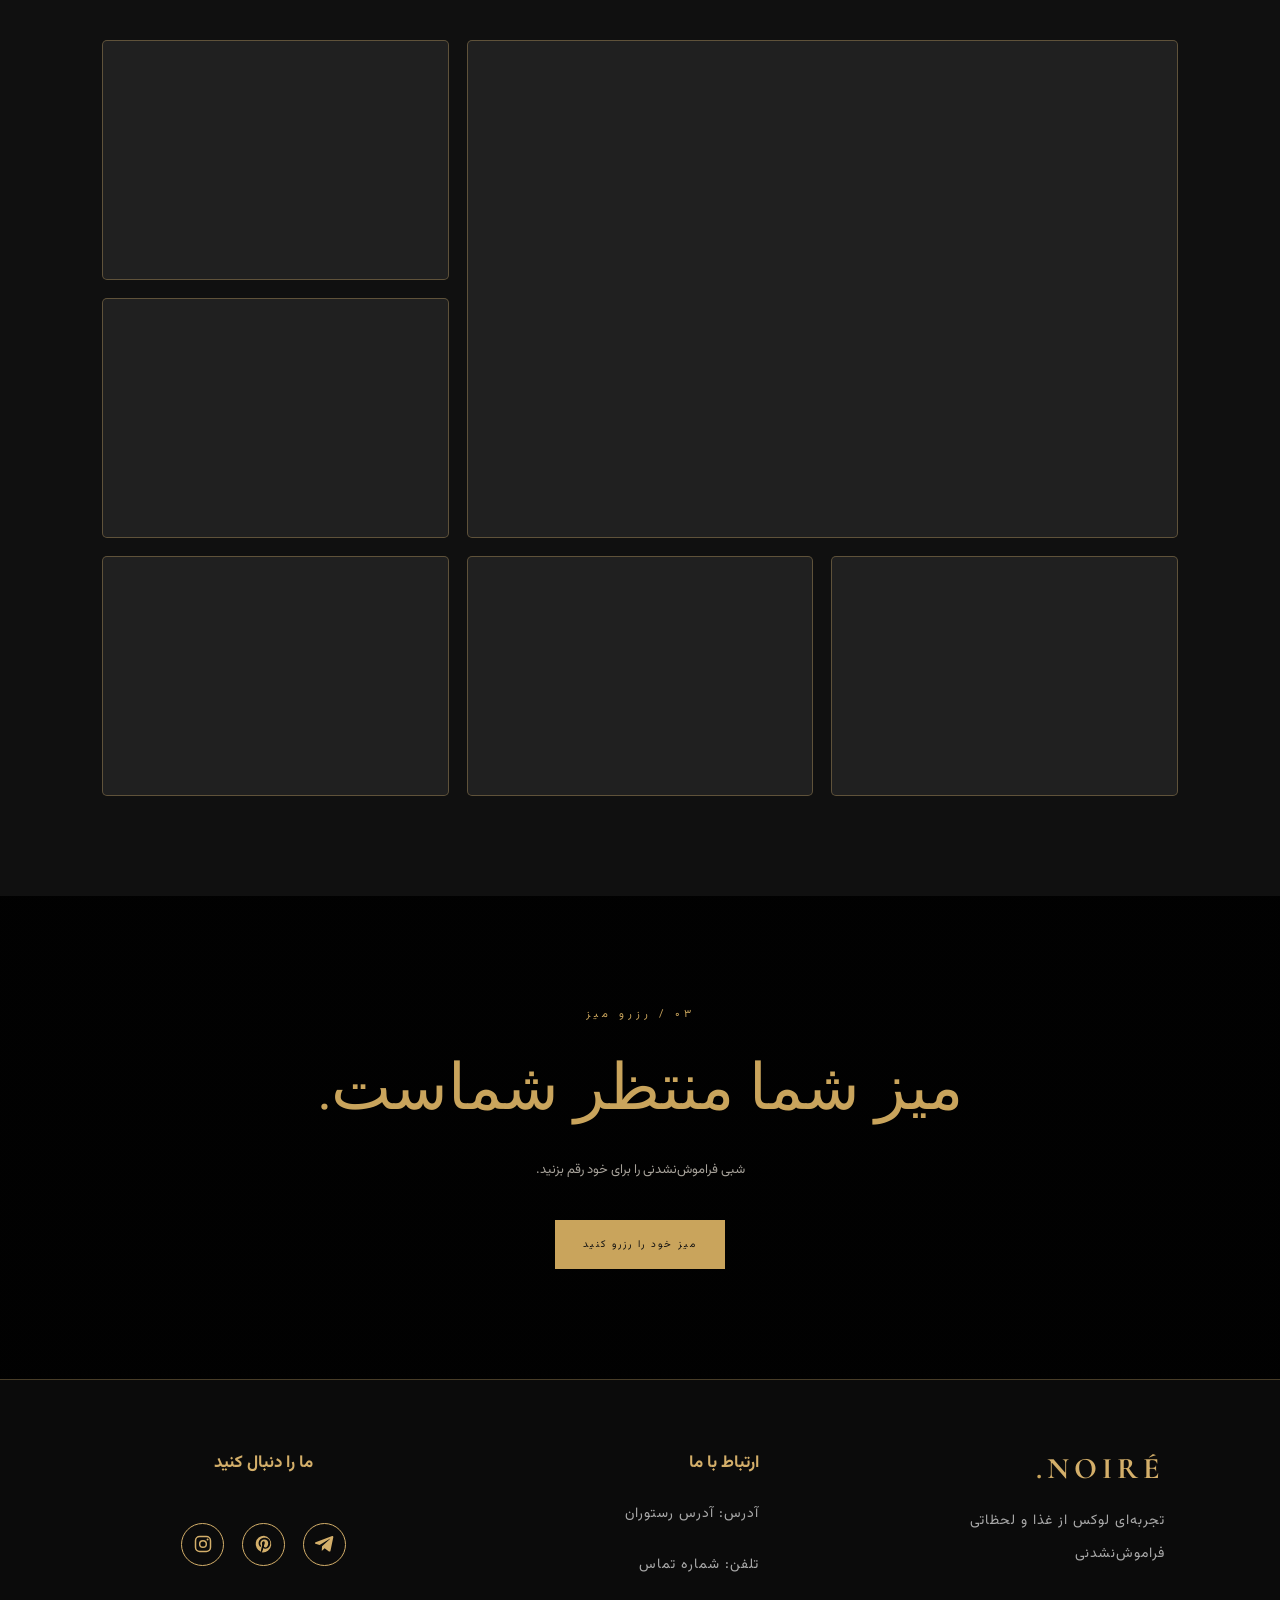
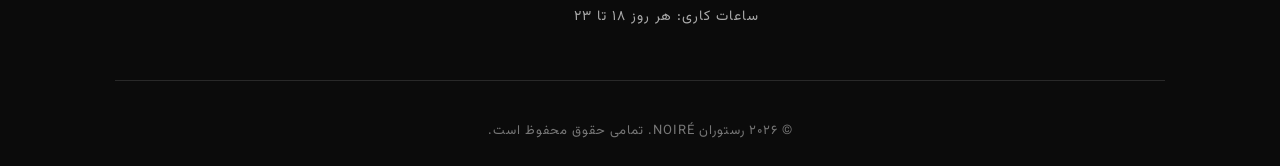
==== commit 64d30e2c: "Update index.html" ====
--- a/index.html
+++ b/index.html
@@ -187,7 +187,7 @@
     </h2>
 
     <div class="gallery-grid">
-        <div class="gallery-item gallery-item-large"></div>
+       <div class="gallery-item gallery-item-large gallery-chef"></div>
         <div class="gallery-item"></div>
         <div class="gallery-item"></div>
         <div class="gallery-item"></div>
--- a/style.css
+++ b/style.css
@@ -234,6 +234,12 @@
 }
 .menu-steak {
     background-image: url("images/menu-premium-steak.jpg");
+    background-size: cover;
+    background-position: center;
+    background-repeat: no-repeat;
+}
+.menu-dessert {
+    background-image: url("images/menu-chocolate-dessert.jpg");
     background-size: cover;
     background-position: center;
     background-repeat: no-repeat;
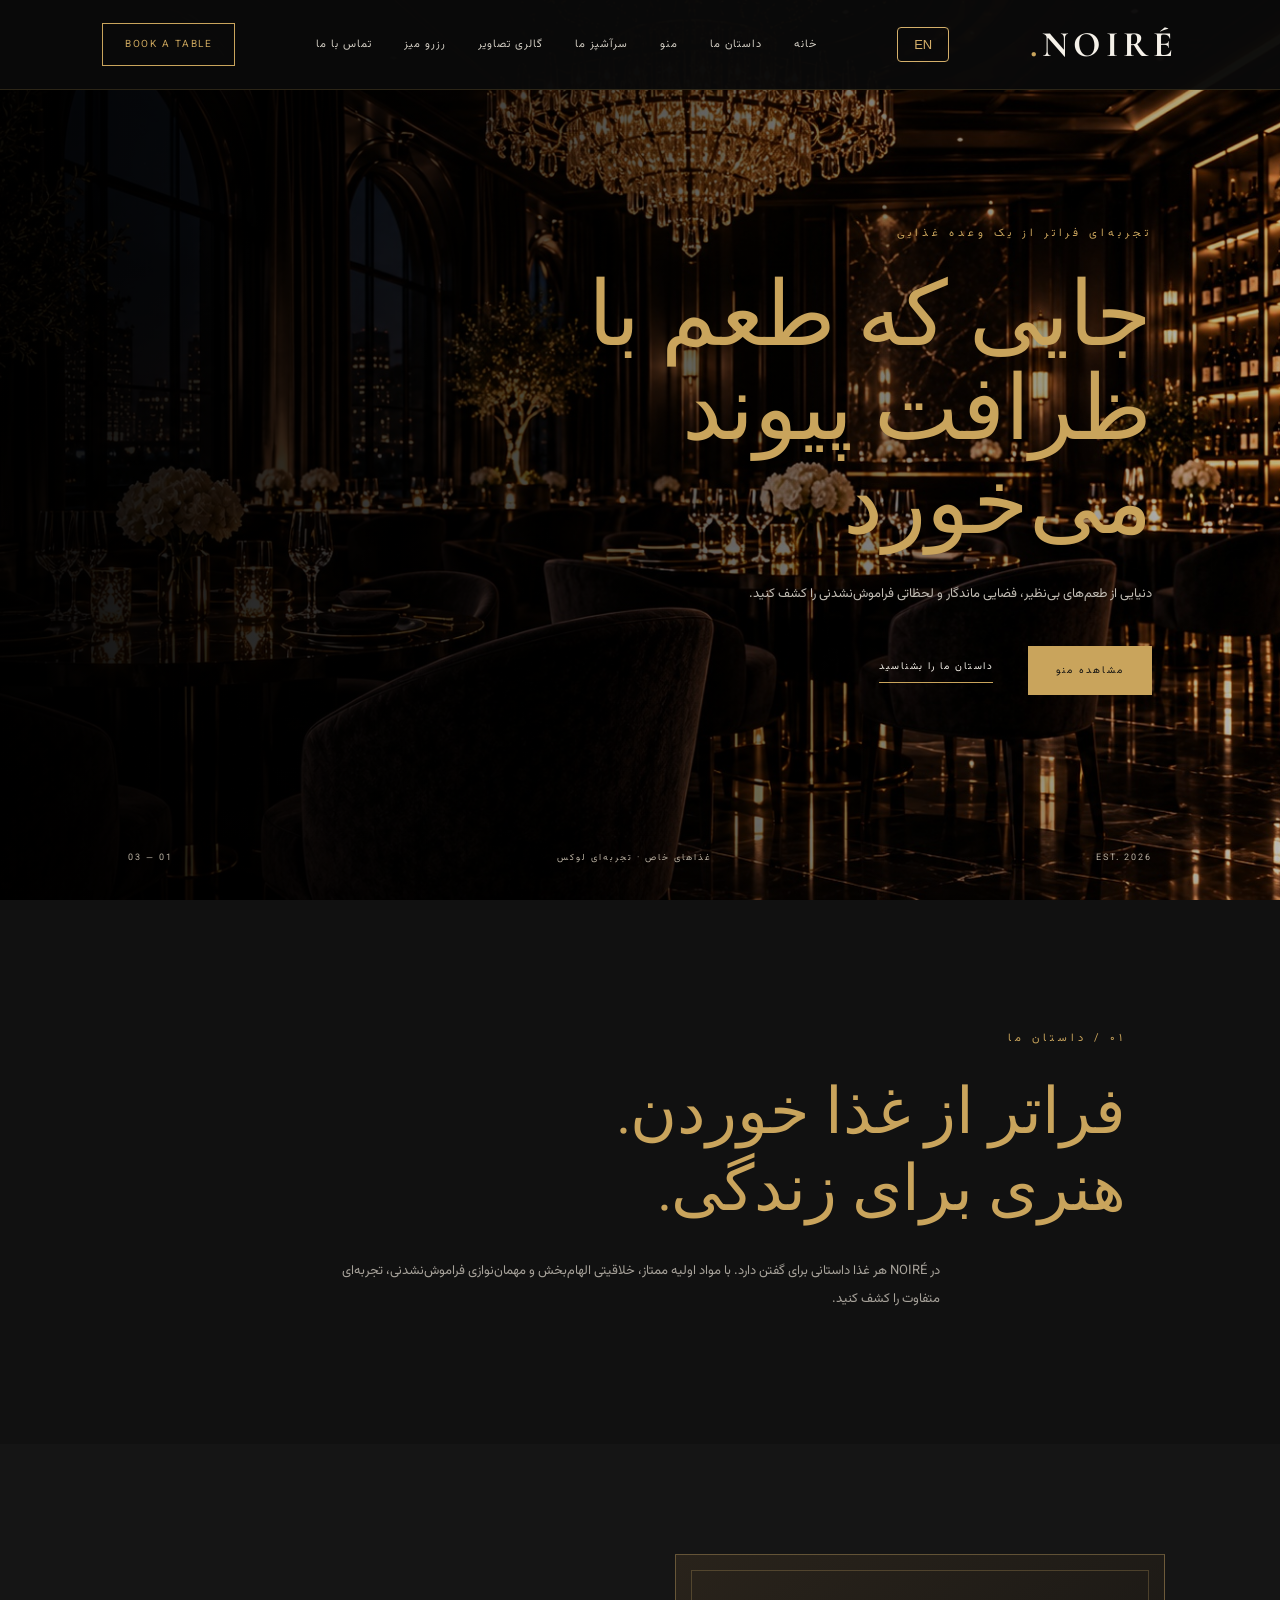
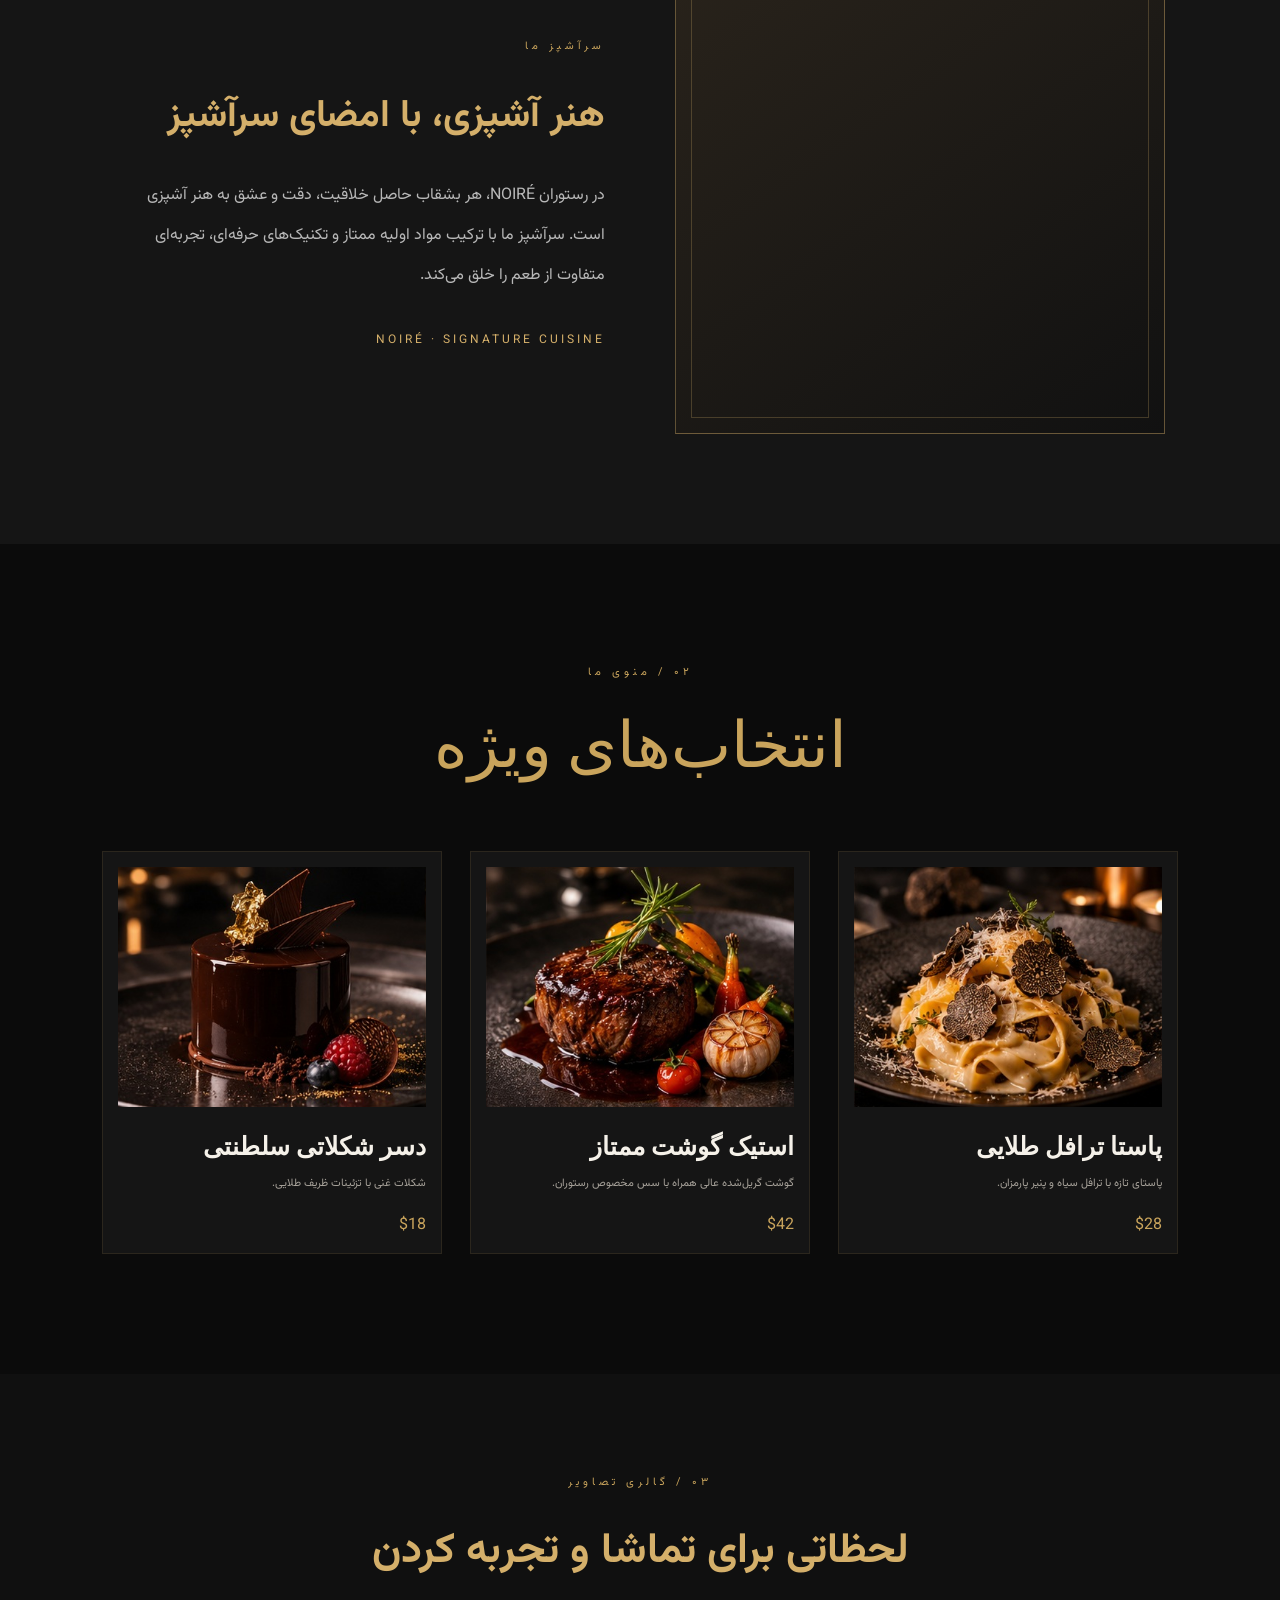
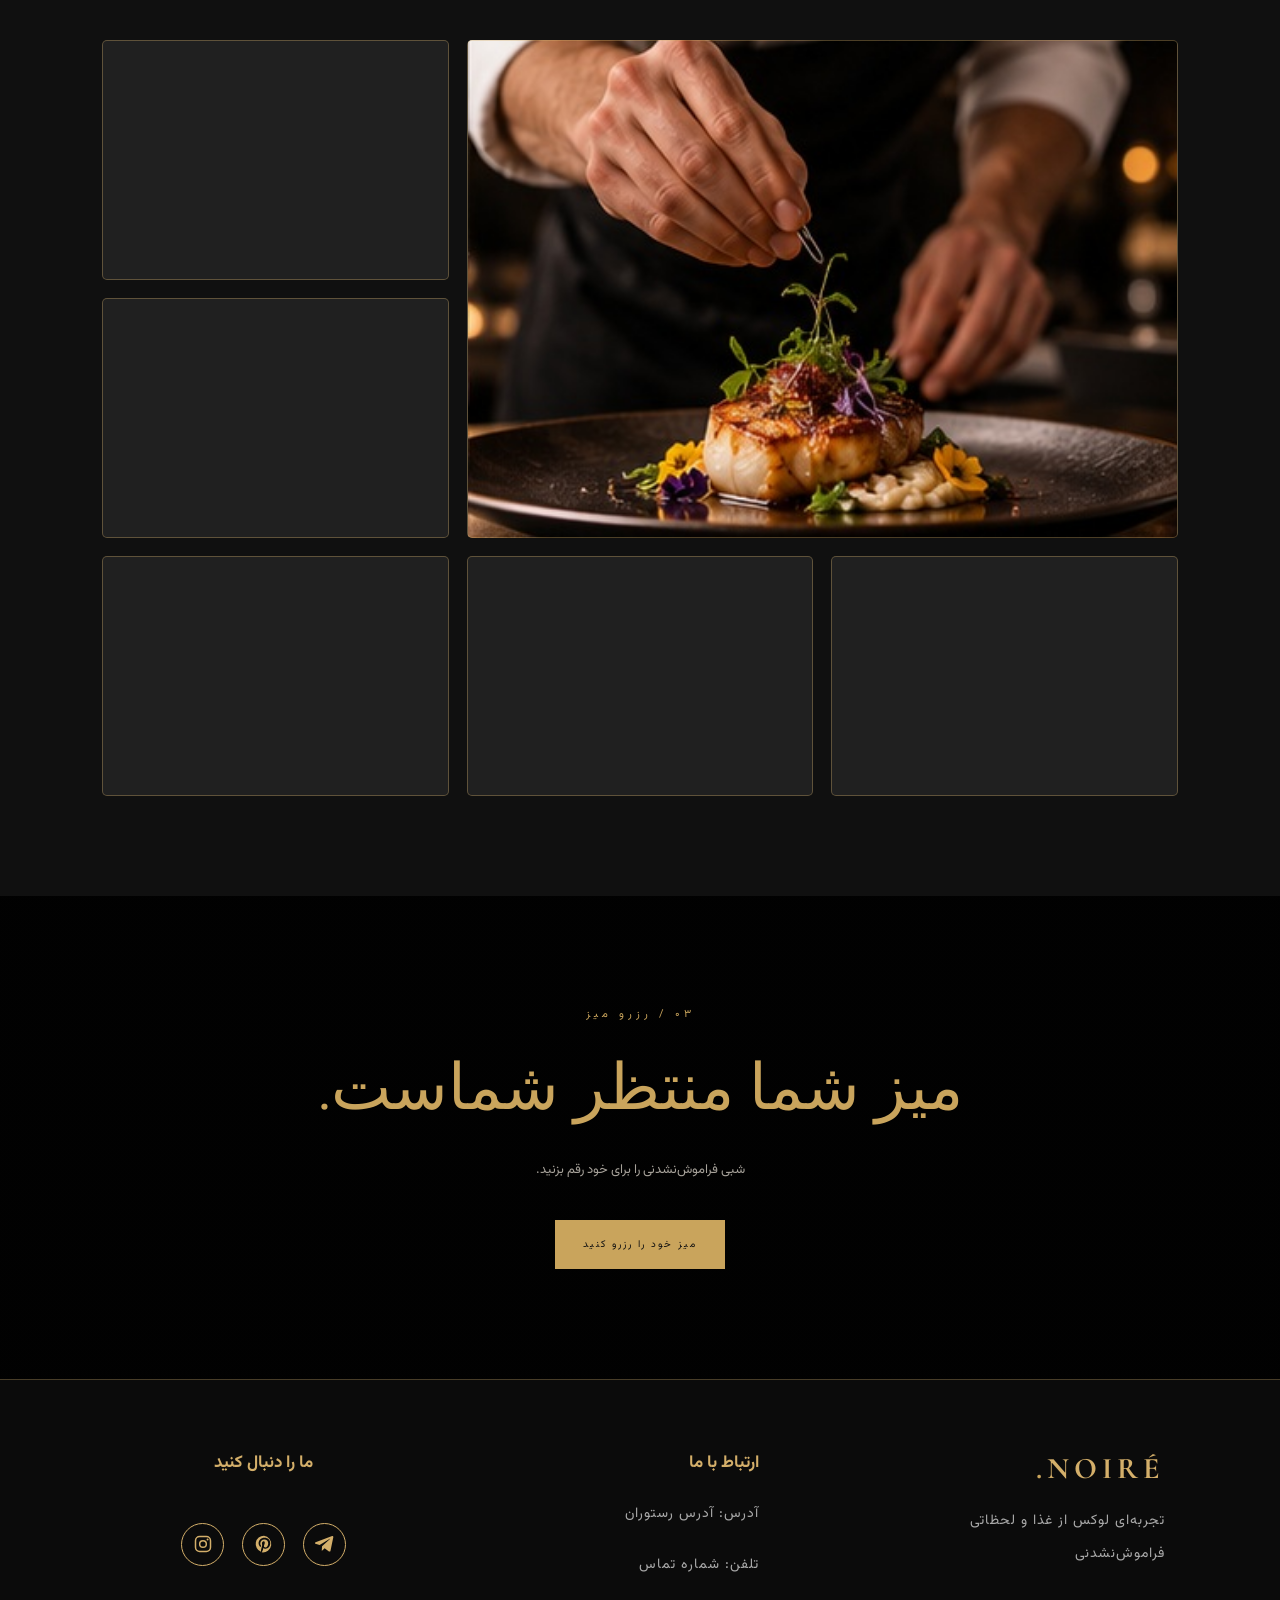
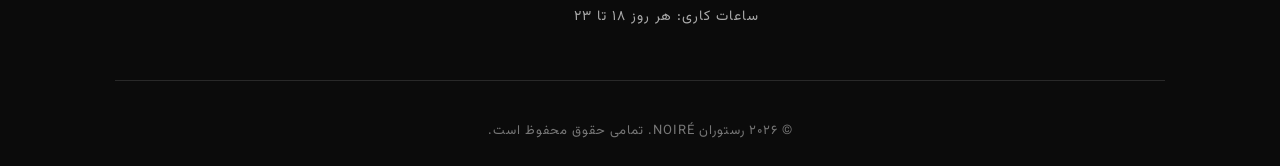
==== commit 1985bfea: "Update index.html" ====
--- a/index.html
+++ b/index.html
@@ -186,14 +186,14 @@
         </span>
     </h2>
 
-    <div class="gallery-grid">
-       <div class="gallery-item gallery-item-large gallery-chef"></div>
-        <div class="gallery-item"></div>
-        <div class="gallery-item"></div>
-        <div class="gallery-item"></div>
-        <div class="gallery-item"></div>
-        <div class="gallery-item"></div>
-    </div>
+   <div class="gallery-grid">
+    <div class="gallery-item gallery-item-large gallery-chef"></div>
+    <div class="gallery-item gallery-seafood"></div>
+    <div class="gallery-item gallery-table"></div>
+    <div class="gallery-item gallery-interior"></div>
+    <div class="gallery-item gallery-dessert"></div>
+    <div class="gallery-item gallery-dining"></div>
+</div>
 
 </section>
        
--- a/style.css
+++ b/style.css
@@ -444,6 +444,12 @@
     grid-column: span 2;
     grid-row: span 2;
 }
+.gallery-chef {
+    background-image: url("images/gallery-chef-plating.jpg");
+    background-size: cover;
+    background-position: center;
+    background-repeat: no-repeat;
+}
 
 @media (max-width: 700px) {
     .gallery {
